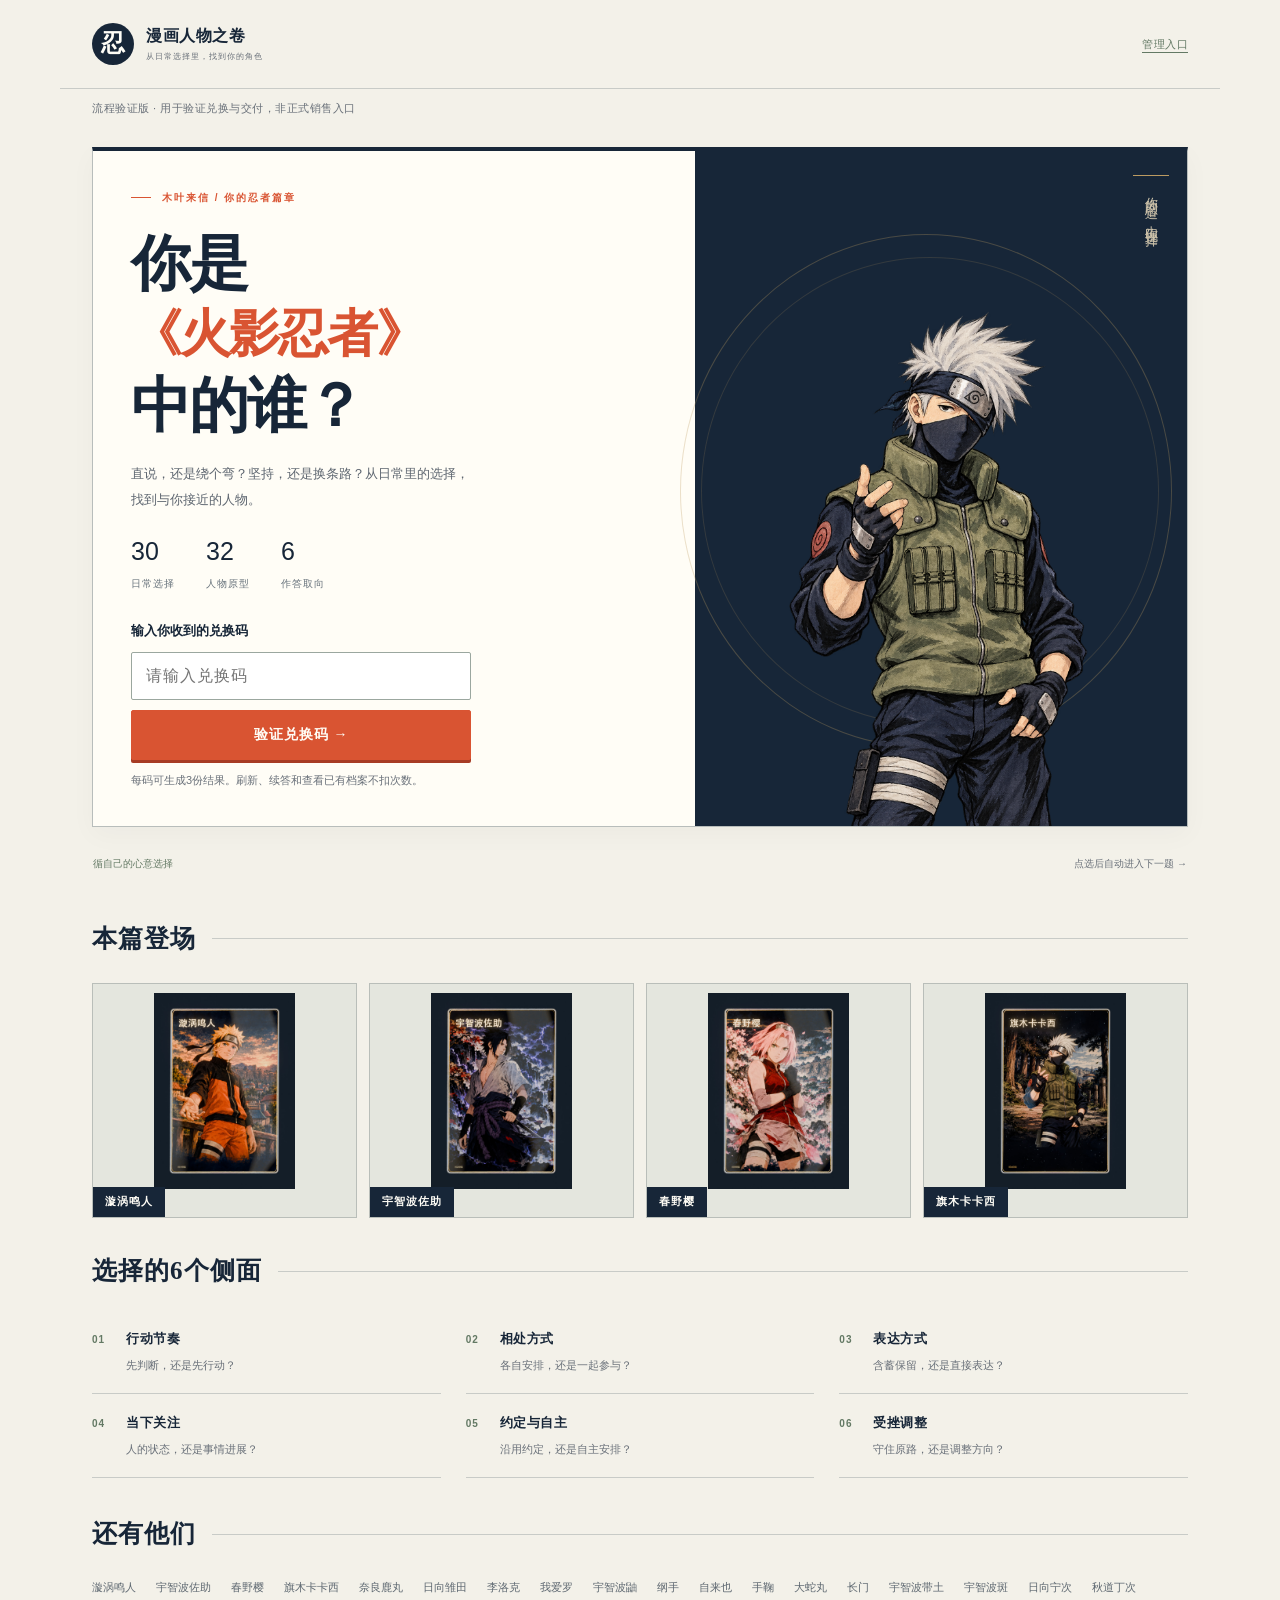
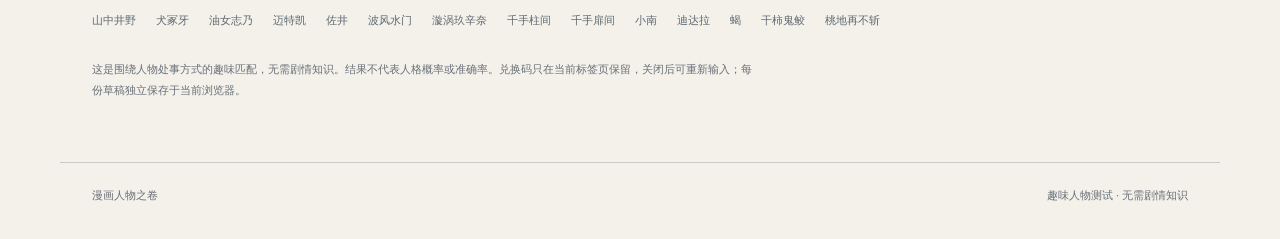
==== index.html @ 9c1fa609 "Publish verification frontend without private scoring data" ====
<!doctype html>
<html lang="zh-CN">
<head>
  <meta charset="utf-8">
  <meta name="viewport" content="width=device-width,initial-scale=1">
  <meta name="theme-color" content="#f3f1e9">
  <meta name="referrer" content="no-referrer">
  <title>你是《火影忍者》中的谁？</title>
  <link rel="stylesheet" href="styles.css">
  <link rel="stylesheet" href="manga.css">
  <link rel="stylesheet" href="ninja.css">
  <link rel="stylesheet" href="ninja-motion.css">
  <link rel="stylesheet" href="delivery.css">
</head>
<body data-style="manga" data-theme="ninja">
  <header class="site-header"><a class="brand" href="index.html"><span class="brand-mark">忍</span><span>漫画人物之卷<span class="brand-sub">从日常选择里，找到你的角色</span></span></a><a class="text-link admin-link" href="admin.html">管理入口</a></header>
  <div class="delivery-preview">流程验证版 · 用于验证兑换与交付，非正式销售入口</div>
  <main id="app" class="app-shell" aria-live="polite"><div class="loading"><span class="seal">忍</span><p>正在展开你的卷轴…</p></div></main>
  <footer class="site-footer">漫画人物之卷<span>趣味人物测试 · 无需剧情知识</span></footer>
  <script type="module" src="app.js"></script>
</body>
</html>
---- styles.css ----
@charset "UTF-8";
:root{--paper:#f4efe5;--surface:#fffaf1;--ink:#252820;--muted:#777970;--accent:#d95626;--line:#d9d1c0;--soft:#eee5d6;--serif:"Songti SC","STSong",serif;--sans:"PingFang SC","Microsoft YaHei",sans-serif;--radius:5px}
*{box-sizing:border-box}body{margin:0;background:var(--paper);color:var(--ink);font-family:var(--sans);line-height:1.7}button,a{-webkit-tap-highlight-color:transparent}button,input{font:inherit}button{cursor:pointer}button:disabled{cursor:default;opacity:.42}a{color:inherit}button:focus-visible,a:focus-visible,summary:focus-visible{outline:3px solid var(--accent);outline-offset:4px}body[data-style="archive"]{background-image:radial-gradient(#79705215 .65px,transparent .65px);background-size:5px 5px}
body[data-style="modern"]{--paper:#f0f5f3;--surface:#fff;--ink:#163932;--muted:#647d75;--accent:#286f5a;--line:#dce8e2;--soft:#e4eee9;--radius:20px;background-image:radial-gradient(ellipse at 90% 0,#d9e7df 0,transparent 50%)}
body[data-style="manga"]{--paper:#faf8f2;--surface:#fffdf6;--ink:#151515;--muted:#69655d;--accent:#ed5d2a;--line:#202020;--soft:#f3e9d4;--radius:0px;background-image:radial-gradient(#2222 1px,transparent 1px);background-size:9px 9px}
.site-header{max-width:1140px;margin:0 auto;padding:28px 34px;display:flex;justify-content:space-between;align-items:center;border-bottom:1px solid var(--line);gap:20px}.brand{text-decoration:none;display:flex;align-items:center;gap:12px;font-size:16px;font-weight:650;line-height:1.3;letter-spacing:2px}.brand-mark{width:38px;height:38px;border:1px solid var(--ink);display:grid;place-items:center;font-family:var(--serif);font-size:24px;transform:rotate(-5deg)}.brand-sub{display:block;font-size:8px;letter-spacing:2px;font-weight:400;color:var(--muted);margin-top:5px}.text-link{font-size:12px;text-decoration:none;color:var(--muted);letter-spacing:.5px}.text-link:hover{color:var(--accent)}.app-shell{max-width:1040px;margin:0 auto;padding:48px 34px 24px;min-height:72vh}.site-footer{max-width:1040px;margin:26px auto 0;padding:28px 34px 40px;display:flex;justify-content:space-between;border-top:1px solid var(--line);font-size:11px;color:var(--muted);gap:14px}.loading{text-align:center;padding:100px 0}.eyebrow{font-size:10px;letter-spacing:3px;text-transform:uppercase;color:var(--accent);font-weight:650}.muted{color:var(--muted)}.hero{display:grid;grid-template-columns:1.1fr .9fr;align-items:center;gap:45px;min-height:430px}.hero h1{font-family:var(--serif);font-weight:700;letter-spacing:1px;font-size:60px;line-height:1.18;margin:20px 0 24px}.hero h1 em{font-style:normal;color:var(--accent)}.hero .intro{font-size:15px;color:var(--muted);max-width:380px;line-height:1.95}.meta-row{display:flex;gap:24px;margin:28px 0 32px}.meta-item strong{display:block;font-size:24px;font-weight:500;line-height:1.3}.meta-item span{font-size:10px;color:var(--muted);letter-spacing:1px}.btn{display:inline-flex;align-items:center;justify-content:center;gap:30px;min-height:48px;border:1px solid var(--ink);background:var(--ink);color:var(--surface);padding:12px 24px;font-size:14px;text-decoration:none;border-radius:var(--radius);transition:transform .16s,background .16s}.btn:hover{background:var(--accent);border-color:var(--accent)}.btn:active{transform:translateY(1px)}.btn.secondary{background:transparent;color:var(--ink);border-color:var(--line);gap:12px}.btn.secondary:hover{border-color:var(--accent)}.btn.small{min-height:38px;font-size:12px;padding:8px 16px;gap:14px}.start-note{font-size:10px;color:var(--muted);margin:12px 0}.hero-art{position:relative;min-height:385px;display:flex;align-items:center;justify-content:center}.art-orbit{position:absolute;width:330px;height:330px;border:1px solid var(--line);border-radius:50%}.art-orbit:after{content:"";position:absolute;inset:22px;border:1px dashed var(--line);border-radius:50%}.art-label{position:absolute;font-size:9px;color:var(--muted);letter-spacing:3px;bottom:1px;left:50%;transform:translateX(-50%);white-space:nowrap}.archive-card{position:relative;width:260px;height:324px;background:var(--surface);border:1px solid var(--line);padding:24px;transform:rotate(-8deg);box-shadow:8px 13px 0 #26261a09;display:flex;flex-direction:column;justify-content:space-between}.archive-card:before{content:"";position:absolute;inset:10px;border:1px solid var(--line);pointer-events:none}.card-number{font-size:8px;letter-spacing:2px;display:flex;justify-content:space-between}.archive-glyph{font-family:var(--serif);font-size:130px;line-height:1;text-align:center;color:var(--ink);margin:12px 0 0}.card-name{font-family:var(--serif);font-size:24px;text-align:center;letter-spacing:5px}.card-line{width:55px;margin:14px auto 0;height:2px;background:var(--accent)}.stamp{position:absolute;bottom:40px;right:-23px;font-family:var(--serif);font-size:25px;line-height:1.15;color:var(--accent);border:2px solid var(--accent);padding:8px;transform:rotate(15deg);background:var(--paper);opacity:.9}.card-annotation{position:absolute;right:-20px;top:46px;writing-mode:vertical-rl;font-size:10px;letter-spacing:3px;color:var(--muted)}.ribbon{display:flex;justify-content:space-between;border-top:1px solid var(--line);border-bottom:1px solid var(--line);padding:13px 0;margin:30px 0 42px;font-size:10px;color:var(--muted);letter-spacing:1px;gap:16px}.section-label{font-size:10px;letter-spacing:3px;color:var(--muted);display:flex;align-items:center;gap:16px;margin-bottom:18px}.section-label:after{content:"";height:1px;background:var(--line);flex:1}.themes-grid{display:grid;grid-template-columns:repeat(4,1fr);gap:12px}.theme-card{border:1px solid var(--line);padding:20px 17px;background:var(--surface);border-radius:var(--radius)}.theme-card span{font-size:9px;color:var(--accent);letter-spacing:1px}.theme-card h3{font-size:13px;margin:10px 0 7px;font-weight:600}.theme-card p{font-size:11px;color:var(--muted);margin:0;line-height:1.75}.roster{margin-top:38px}.roster-chips{display:flex;gap:8px;flex-wrap:wrap}.roster-chips span{border:1px solid var(--line);font-size:11px;padding:5px 11px;background:var(--surface);border-radius:var(--radius)}.home-notes{font-size:11px;color:var(--muted);margin-top:24px;max-width:600px}.quiz-container{max-width:640px;margin:0 auto}.quiz-top{display:flex;justify-content:space-between;font-size:10px;letter-spacing:1px;margin-bottom:12px;color:var(--muted)}.progress-track{height:3px;background:var(--line);margin-bottom:42px}.progress-track i{display:block;background:var(--accent);height:100%;transition:width .2s}.question-index{color:var(--accent);font-family:var(--serif);font-size:48px;line-height:1;margin:0 0 17px}.quiz-container h1{font-family:var(--serif);font-size:29px;line-height:1.55;margin:0 0 18px;letter-spacing:.6px}.question-context{font-size:14px;line-height:1.9;color:var(--muted);margin-bottom:28px}.options{display:grid;gap:11px}.option{display:flex;align-items:flex-start;gap:18px;text-align:left;width:100%;border:1px solid var(--line);border-radius:var(--radius);padding:20px;background:var(--surface);color:var(--ink);font-size:13px;line-height:1.9;transition:border-color .15s,background .15s}.option:hover{border-color:var(--accent)}.option[aria-pressed="true"]{border-color:var(--accent);background:var(--soft);box-shadow:inset 3px 0 var(--accent)}.option-letter{font-size:11px;color:var(--muted);font-family:Georgia,serif;width:22px;flex-shrink:0;padding-top:2px}.option[aria-pressed="true"] .option-letter{color:var(--accent)}.quiz-nav{display:flex;justify-content:space-between;margin-top:28px;gap:15px}.quiz-hint{font-size:10px;text-align:center;color:var(--muted);margin-top:22px}.notice{padding:12px 16px;border:1px solid var(--line);background:var(--soft);font-size:12px;margin:0 0 24px;border-radius:var(--radius)}.result-container{max-width:800px;margin:0 auto}.result-heading{text-align:center;margin-bottom:24px}.result-heading h1{font-family:var(--serif);font-size:32px;line-height:1.45;margin:12px 0}.result-heading p{font-size:12px;color:var(--muted)}.result-cards{display:grid;grid-template-columns:repeat(auto-fit,minmax(250px,1fr));gap:18px}.result-card{position:relative;overflow:hidden;background:var(--surface);border:1px solid var(--line);padding:32px;border-radius:var(--radius);min-height:270px}.result-card:before{content:"";position:absolute;left:0;top:0;width:100%;height:4px;background:var(--accent)}.result-name{font-family:var(--serif);font-size:40px;line-height:1.4;margin:30px 0 4px;position:relative}.result-epithet{font-size:12px;color:var(--muted);letter-spacing:2px;position:relative}.result-glyph{position:absolute;right:20px;top:45px;font-family:var(--serif);font-size:145px;line-height:1;color:var(--soft);pointer-events:none}.tags{display:flex;gap:6px;flex-wrap:wrap;margin-top:22px;position:relative}.tag{font-size:10px;border:1px solid var(--line);padding:4px 9px;border-radius:var(--radius)}.result-snapshot{font-size:13px;line-height:1.9;position:relative}.result-actions{display:flex;justify-content:center;gap:12px;flex-wrap:wrap;margin:23px 0 30px}.result-note{text-align:center;font-size:11px;color:var(--muted);margin:22px auto;max-width:620px}.close-candidates{font-size:12px;background:var(--soft);padding:14px 18px;margin:20px 0;border-radius:var(--radius)}.report{border-top:1px solid var(--line);margin-top:36px;padding-top:30px}.report-title{display:flex;justify-content:space-between;align-items:baseline;gap:15px;margin:0 0 20px}.report-title h2{font-family:var(--serif);font-size:26px;margin:0}.report-title span{font-size:9px;color:var(--muted);letter-spacing:2px}.report-block{margin:26px 0}.report-block h3{font-size:13px;color:var(--accent);margin:0 0 12px;font-weight:650;letter-spacing:1px}.report-block p,.report-block li{font-size:13px;line-height:1.95}.report-block ul{padding-left:20px}.evidence-grid{display:grid;gap:12px}.evidence-card{background:var(--surface);border:1px solid var(--line);border-radius:var(--radius);padding:18px 20px}.evidence-card small{font-size:10px;color:var(--accent);letter-spacing:1px}.evidence-card p{font-size:12px;margin:9px 0}.evidence-card blockquote{font-size:12px;line-height:1.8;color:var(--muted);border-left:2px solid var(--accent);margin:12px 0 0;padding-left:13px}.comparison-grid{display:grid;grid-template-columns:1fr 1fr;gap:16px}.comparison-box{background:var(--surface);border:1px solid var(--line);border-radius:var(--radius);padding:22px}.comparison-box h3{font-size:13px;margin:0 0 12px}.comparison-box ul{font-size:12px;margin:0;padding-left:17px;line-height:1.95}.topic-summary{display:grid;grid-template-columns:repeat(2,1fr);gap:9px}.topic-match{display:flex;justify-content:space-between;padding:10px 13px;border:1px solid var(--line);border-radius:var(--radius);font-size:11px;gap:10px}.topic-match span{color:var(--muted)}.fine-print{font-size:10px!important;color:var(--muted)}.error-card{border:1px solid var(--line);padding:32px;max-width:600px;margin:60px auto;background:var(--surface)}.error-card h1{font-family:var(--serif);font-size:27px}.error-card p{font-size:13px;color:var(--muted)}.status-text{text-align:center;color:var(--accent);font-size:12px;min-height:22px}.reset-box{display:none;text-align:center;background:var(--soft);padding:20px;border:1px solid var(--line);margin:20px 0}.reset-box.show{display:block}.reset-box p{font-size:13px}.style-menu{display:flex;gap:8px;justify-content:center;flex-wrap:wrap;margin-top:16px}.style-menu button{border:1px solid var(--line);background:var(--surface);color:var(--muted);font-size:10px;border-radius:var(--radius);padding:6px 12px}.style-menu button[aria-pressed="true"]{border-color:var(--accent);color:var(--accent)}
body[data-style="modern"] .hero h1,body[data-style="modern"] .quiz-container h1,body[data-style="modern"] .result-heading h1,body[data-style="modern"] .result-name,body[data-style="modern"] .report-title h2{font-family:var(--sans);letter-spacing:-1px}body[data-style="modern"] .hero h1{font-size:55px}body[data-style="modern"] .brand-mark{border-radius:12px;transform:none;color:var(--accent);border-color:var(--line)}body[data-style="modern"] .archive-card{border-radius:26px;transform:rotate(5deg);box-shadow:0 25px 60px #1d4e3520;background:linear-gradient(150deg,#fff,#e0ece4);border:0}body[data-style="modern"] .archive-card:before{border:0}body[data-style="modern"] .stamp{border-radius:50%;font-size:18px;padding:13px;transform:rotate(-5deg)}body[data-style="modern"] .ribbon{border:0;background:var(--soft);border-radius:20px;padding:16px 20px}body[data-style="modern"] .theme-card{border:0}body[data-style="modern"] .btn{background:var(--accent);border-color:var(--accent)}body[data-style="modern"] .btn.secondary{background:transparent;border-color:var(--line);color:var(--ink)}body[data-style="modern"] .option[aria-pressed="true"]{box-shadow:none;background:#e8f1eb}body[data-style="modern"] .progress-track{border-radius:20px;height:5px}body[data-style="modern"] .progress-track i{border-radius:20px}body[data-style="modern"] .question-index{font-family:var(--sans);font-size:34px}body[data-style="modern"] .result-card{box-shadow:0 16px 35px #244c3010;border:0}body[data-style="modern"] .result-card:before{height:0}
body[data-style="manga"] .site-header{border-bottom:2px solid var(--ink)}body[data-style="manga"] .hero h1{font-family:var(--sans);font-weight:900;font-size:58px;letter-spacing:-2px;line-height:1.12;transform:rotate(-2deg)}body[data-style="manga"] .hero h1 em{background:var(--accent);color:var(--surface);padding:0 8px}body[data-style="manga"] .archive-card{transform:rotate(-5deg);border:3px solid var(--ink);box-shadow:10px 10px 0 var(--ink);background:linear-gradient(135deg,#fffbf0 60%,#f4dcc2)}body[data-style="manga"] .archive-glyph{font-family:var(--sans);font-weight:900}body[data-style="manga"] .stamp{background:var(--accent);color:var(--surface);border:2px solid var(--ink);font-weight:900;transform:rotate(9deg);font-family:var(--sans)}body[data-style="manga"] .ribbon{border:2px solid var(--ink);background:var(--ink);color:var(--surface);padding:13px 18px;transform:rotate(.5deg)}body[data-style="manga"] .btn{border:2px solid var(--ink);box-shadow:4px 4px 0 var(--accent);font-weight:700}body[data-style="manga"] .theme-card{border:2px solid var(--ink);box-shadow:3px 3px 0 #1e1e1e16}body[data-style="manga"] .question-index{background:var(--accent);color:white;display:inline-block;padding:9px 16px;font-family:var(--sans);font-weight:900;transform:rotate(-4deg);font-size:32px;border:2px solid var(--ink)}body[data-style="manga"] .quiz-container h1{font-family:var(--sans);font-size:29px;font-weight:850}body[data-style="manga"] .option{border:2px solid var(--ink);box-shadow:3px 3px 0 #2221}body[data-style="manga"] .option[aria-pressed="true"]{background:#ffe6ce;border-color:var(--ink);box-shadow:4px 4px 0 var(--accent)}body[data-style="manga"] .result-card{border:2px solid var(--ink);box-shadow:5px 5px 0 var(--ink)}body[data-style="manga"] .result-name{font-family:var(--sans);font-weight:900}body[data-style="manga"] .result-glyph{font-family:var(--sans);font-weight:900;color:#ed5d2a19}body[data-style="manga"] .tag{border:1px solid var(--ink);background:var(--surface)}
@media(max-width:720px){.site-header{padding:19px 22px}.brand{font-size:14px;letter-spacing:1px}.brand-sub{font-size:7px}.site-header>.text-link{font-size:10px}.app-shell{padding:30px 22px 20px}.hero{display:flex;flex-direction:column;gap:10px;align-items:stretch}.hero h1{font-size:42px;margin:17px 0 18px}.hero .intro{font-size:13px}.hero-art{min-height:310px;order:-1;margin:-5px 0 5px}.archive-card{width:200px;height:246px;padding:20px}.archive-glyph{font-size:96px;margin:7px 0}.card-name{font-size:20px}.art-orbit{width:275px;height:275px}.stamp{font-size:19px;right:-20px;bottom:32px}.card-annotation{right:-24px;top:45px;font-size:8px}.meta-row{margin:24px 0 27px;gap:32px}.meta-item strong{font-size:22px}.hero .btn{width:100%;justify-content:space-between}.ribbon{font-size:9px;margin:25px 0 32px;gap:9px;flex-wrap:wrap}.themes-grid{grid-template-columns:1fr 1fr;gap:9px}.theme-card{padding:15px 13px}.theme-card p{font-size:10px}.site-footer{padding:22px;display:block;font-size:9px}.site-footer span{display:block;margin-top:7px}.quiz-top{font-size:9px}.progress-track{margin-bottom:30px}.question-index{font-size:38px}.quiz-container h1{font-size:25px}.question-context{font-size:13px;margin-bottom:23px}.option{padding:16px 15px;gap:13px;font-size:12px}.quiz-nav .btn{font-size:12px;padding:12px 18px;gap:15px}.result-heading h1{font-size:26px}.result-heading p{font-size:11px}.result-card{padding:26px}.result-name{font-size:36px}.result-actions .btn{font-size:11px;padding:10px 15px;gap:10px}.comparison-grid{grid-template-columns:1fr}.topic-summary{grid-template-columns:1fr}.report-title h2{font-size:23px}.report-title span{font-size:8px}.result-cards{grid-template-columns:1fr}.result-snapshot{font-size:12px}body[data-style="modern"] .hero h1{font-size:40px}body[data-style="manga"] .hero h1{font-size:42px}body[data-style="manga"] .quiz-container h1{font-size:25px}}
.brand-sub{letter-spacing:.6px}.has-holo{background:transparent!important;border:0!important;box-shadow:none!important;padding:0!important}.has-holo:before{display:none}.has-holo .result-name{margin:18px 0 0}.has-holo .tags{margin-top:12px}.has-holo .result-snapshot{max-width:650px}.hero-illustration{width:100%;max-height:460px;object-fit:contain;position:relative;filter:drop-shadow(7px 9px 0 #17171410)}body[data-style="manga"]{background-image:none}body[data-style="manga"] .hero h1{transform:none}body[data-style="manga"] .brand-mark{border-width:2px;transform:rotate(-3deg)}body[data-style="manga"] .themes-grid{grid-template-columns:1fr 1fr;gap:0 30px}body[data-style="manga"] .theme-card{border:0;border-bottom:1px solid #29261e33;box-shadow:none;padding:21px 0;background:transparent;display:grid;grid-template-columns:27px 1fr;column-gap:12px}body[data-style="manga"] .theme-card>span{grid-row:1/3;font-size:12px;padding-top:8px}body[data-style="manga"] .theme-card h3{margin:3px 0 5px}body[data-style="manga"] .theme-card p{font-size:11px}body[data-style="manga"] .ribbon{transform:none;background:transparent;color:var(--muted);border:0;border-top:2px solid var(--ink);border-bottom:1px solid var(--ink);padding:15px 0;letter-spacing:0}body[data-style="manga"] .roster-chips span{border:0;border-bottom:1px solid #27271e28;padding:8px 15px 8px 0;min-width:90px;background:transparent}body[data-style="manga"] .result-heading{text-align:left;border-bottom:3px solid var(--ink);padding-bottom:18px;margin-bottom:28px}body[data-style="manga"] .result-heading h1{font-family:var(--sans);font-weight:850;font-size:36px;letter-spacing:-.8px;max-width:700px;line-height:1.5}body[data-style="manga"] .report-title h2{font-family:var(--sans);font-weight:750}body[data-style="manga"] .report-block{margin:32px 0}body[data-style="manga"] .evidence-card{background:#fffdf6;border:0;border-left:3px solid var(--ink);border-bottom:1px solid #29261e26;padding:16px 20px}body[data-style="manga"] .comparison-box{border:0;border-top:2px solid var(--ink);padding:20px 0;background:transparent}body[data-style="manga"] .result-snapshot{font-size:14px;line-height:2}body[data-style="manga"] .report-block p{line-height:2.05}.sample-link{display:inline-block;margin-top:18px;font-size:12px;text-decoration:none;border-bottom:1px solid var(--ink)}@media(max-width:720px){.hero-illustration{max-height:330px}body[data-style="manga"] .result-heading h1{font-size:27px;letter-spacing:0}body[data-style="manga"] .theme-card{padding:16px 0;grid-template-columns:20px 1fr;column-gap:8px}body[data-style="manga"] .themes-grid{column-gap:18px}body[data-style="manga"] .theme-card p{font-size:10px}body[data-style="manga"] .result-snapshot{font-size:13px}}
@media(prefers-reduced-motion:reduce){*{transition:none!important;scroll-behavior:auto!important}}
:root .hero-illustration{margin:0;gap:15px;filter:none;align-items:flex-end}.hero-illustration img{width:78%;height:430px;object-fit:contain;filter:drop-shadow(7px 9px 0 #17171410)}.hero-illustration figcaption{writing-mode:vertical-rl;font-size:11px;letter-spacing:2px;line-height:2.2;color:var(--muted);padding-bottom:40px}@media(max-width:720px){.hero-illustration img{height:285px}.hero-illustration figcaption{font-size:10px;padding-bottom:20px}}
.trial-notice{font-size:12px;line-height:1.9;border-bottom:1px solid var(--line);padding-bottom:18px;margin:0 0 28px;color:var(--muted)}.trial-notice a{display:block;width:fit-content;color:var(--ink);margin-top:7px;text-decoration:none;border-bottom:1px solid var(--ink)}.choice-reading{font-size:11px!important;color:var(--muted)}
.headline-phrase{display:inline-block;max-width:100%}
.candidate-list{display:grid;gap:0;border-top:2px solid var(--ink);margin-top:24px}.candidate-button{display:grid;grid-template-columns:125px 1fr;align-items:center;gap:14px;padding:20px 14px;text-align:left;background:transparent;border:0;border-bottom:1px solid var(--line);color:var(--ink)}.candidate-button strong{font-size:16px}.candidate-button span{font-size:12px;color:var(--muted)}.candidate-button:hover,.candidate-button[aria-pressed="true"]{background:var(--soft)}.candidate-button[aria-pressed="true"]{border-left:4px solid var(--accent);padding-left:10px}.candidate-epithet{font-size:28px;line-height:1.6;margin:35px 0 8px}.candidate-prompt,.uncertainty-note{font-size:12px;line-height:2;color:var(--muted);margin:25px 0}.chosen-comparison .result-card{margin-top:24px}.result-note a{display:block;margin-top:10px}@media(max-width:720px){.candidate-button{grid-template-columns:90px 1fr;padding:18px 8px;gap:8px}.candidate-button strong{font-size:14px}.candidate-button span{font-size:11px}.candidate-button[aria-pressed="true"]{padding-left:4px}.candidate-epithet{font-size:23px}}
.export-preview{display:block;max-width:100%;width:300px;height:auto;margin:15px 0 30px;border:1px solid var(--line)}

.holo-animation{display:block;max-width:360px;margin:20px auto 0;background:#fff}.holo-animation img{display:block;width:100%;height:auto}.card-download{font-size:11px;text-align:center;margin:12px 0 20px}.card-download a{text-decoration:none;border-bottom:1px solid var(--line);padding-bottom:3px}
.radar-figure{margin:16px 0}.radar-layout{display:grid;grid-template-columns:minmax(0,360px) minmax(0,1fr);align-items:center;gap:24px}.radar-figure svg{display:block;width:100%;height:auto;color:var(--ink)}.radar-grid{fill:none;stroke:currentColor;opacity:.18}.radar-shape{fill:var(--accent);fill-opacity:.2;stroke:var(--accent);stroke-width:2}.radar-point{fill:var(--accent)}.radar-labels{font:12px var(--sans);fill:var(--ink)}.radar-legend{display:grid;gap:12px;min-width:0}.radar-axis strong{font-size:11px;font-weight:600}.radar-ends{display:flex;justify-content:space-between;gap:8px;font-size:11px;color:var(--muted)}.radar-scale{height:3px;background:var(--line);margin:7px 4px 1px;position:relative}.radar-scale i{position:absolute;left:var(--radar-position);top:50%;width:7px;height:7px;background:var(--accent);border-radius:50%;transform:translate(-50%,-50%)}.radar-axis small,.radar-figure figcaption{font-size:11px;line-height:1.8;color:var(--muted)}.radar-figure figcaption{margin-top:18px}.choice-radar .report-title{flex-wrap:wrap;gap:8px}.choice-radar .report-title span{letter-spacing:0}@media(max-width:720px){.radar-layout{grid-template-columns:minmax(0,1fr);gap:2px}.radar-figure svg{max-width:360px;margin:auto}.radar-legend{grid-template-columns:repeat(2,minmax(0,1fr));gap:15px 20px}.radar-ends{font-size:10px;gap:3px}.radar-axis strong{font-size:11px}.radar-figure figcaption{font-size:10px}}

.character-quote{margin:24px 0 4px;padding:16px 0;border-top:1px solid var(--line);font-size:19px;font-weight:650;line-height:1.8}.character-quote footer{font-size:10px;color:var(--muted);font-weight:400;margin-top:10px}.character-quote a{color:inherit}.result-cards .result-epithet{font-size:17px;letter-spacing:0;line-height:1.8;color:var(--ink);max-width:35em}.close-candidates summary,.report-block summary{cursor:pointer;font-size:13px}.close-candidates details{margin:15px 0}.result-card:has(.character-quote){min-width:0}

.result-poster-layout{border:2px solid var(--ink);border-top:6px solid var(--accent);background:var(--surface);padding:30px 38px 34px;text-align:center}
.poster-heading{font-size:28px;line-height:1.5;margin:14px 0 26px;letter-spacing:0}
.result-poster-layout .holo-animation{margin:0 auto 24px;max-width:300px}
.result-poster-layout .result-name{font-family:var(--sans);font-size:44px;font-weight:850;line-height:1.4;margin:5px 0 20px}
.character-label{font-size:13px;color:var(--accent);font-weight:600;letter-spacing:1px;margin:20px 0 5px}
.character-traits{display:flex;justify-content:center;flex-wrap:wrap;gap:8px;margin:16px 0 23px}
.character-traits>span{display:inline-block;border:1px solid var(--ink);padding:5px 12px;font-size:12px;line-height:1.5;background:var(--surface)}
.match-count{display:inline-flex;align-items:baseline;justify-content:center;gap:5px;margin:0 auto 23px;padding:8px 19px;background:var(--ink);color:var(--surface);font-size:13px;line-height:1.6}
.match-count strong{font-size:28px;line-height:1.3;font-weight:750}.match-count small{font-size:11px}
.result-core-trait{font-size:18px;line-height:1.8;font-weight:650;margin:0 auto 22px;max-width:34em}
.result-conclusion{font-size:14px;line-height:2.05;max-width:620px;margin:0 auto;padding-top:22px;border-top:1px solid var(--line);text-align:left}
.character-text-card{width:300px;max-width:100%;min-height:240px;border:2px solid var(--ink);border-top:6px solid var(--accent);margin:0 auto 24px;display:flex;flex-direction:column;align-items:center;justify-content:center;gap:30px;padding:22px;background:var(--paper)}
.character-text-card>strong{font-size:27px;line-height:1.5}.character-text-card>span{font-size:11px;color:var(--muted)}
.nearby-list{display:grid;gap:0;padding:0;margin:18px 0 0;list-style:none;border-top:2px solid var(--ink)}
.nearby-item{display:flex;align-items:center;justify-content:space-between;gap:14px;padding:16px 0;border-bottom:1px solid var(--line);font-size:13px;min-width:0}
.nearby-item strong{font-size:14px}.nearby-rank{font-size:11px;color:var(--accent);min-width:22px}.nearby-count{font-size:12px;color:var(--muted);white-space:nowrap}.nearby-name{flex:1}
.status-text .export-preview{margin-left:auto;margin-right:auto}
@media(max-width:720px){.result-poster-layout{padding:24px 18px 26px}.poster-heading{font-size:22px;margin-bottom:22px}.result-poster-layout .result-name{font-size:34px;margin-bottom:16px}.character-label{font-size:12px}.character-traits{gap:6px;margin:15px 0 20px}.character-traits>span{font-size:11px;padding:5px 10px}.match-count{font-size:12px;margin-bottom:20px}.match-count strong{font-size:25px}.result-core-trait{font-size:16px}.result-conclusion{font-size:13px;padding-top:20px}.nearby-item{gap:9px;font-size:12px}.nearby-item strong{font-size:13px}}

.nearby-name h3{font-size:15px;margin:0 0 3px}.nearby-name p{font-size:11px;color:var(--muted);margin:0}.nearby-count small{display:block;text-align:right;color:var(--accent);font-size:10px}.nearby-count strong{font-size:12px}@media(max-width:720px){.nearby-name h3{font-size:13px}.nearby-count strong{font-size:10px}}

.choice-preview{max-width:620px;margin:0 auto 22px;padding:15px 18px;border-left:3px solid var(--accent);background:var(--paper);text-align:left}
.choice-preview small{font-size:10px;color:var(--muted)}.choice-preview blockquote{font-size:13px;font-weight:600;line-height:1.9;margin:8px 0}.choice-preview p{font-size:12px;line-height:1.9;margin:8px 0;color:var(--muted)}.choice-preview a{font-size:11px;color:var(--accent);text-decoration:none;border-bottom:1px solid currentColor}
---- manga.css ----
@charset "UTF-8";

/* Comic review direction, used by the standalone design preview. */
body[data-style="manga"] {
  --paper: #f4f0e6;
  --surface: #fffdf7;
  --ink: #1b1b19;
  --muted: #726d63;
  --accent: #dc4828;
  --soft: #f3dfcc;
  --line: #c9c2b4;
  background-color: var(--paper);
  background-image: linear-gradient(var(--paper), var(--paper)), radial-gradient(#1b1b1933 .65px, transparent .85px);
  background-size: min(1160px, calc(100% - 16px)) 100%, 6px 6px;
  background-position: center top, left top;
  background-repeat: no-repeat, repeat;
  color: var(--ink);
}
body[data-style="manga"] .site-header { max-width: 1160px; padding: 24px 32px 19px; border-bottom: 3px solid var(--ink); }
body[data-style="manga"] .brand { font-weight: 850; letter-spacing: 1px; }
body[data-style="manga"] .brand-mark { width: 40px; height: 40px; background: var(--ink); color: var(--surface); border: 0; transform: none; }
body[data-style="manga"] .brand-sub { letter-spacing: 1px; }
body[data-style="manga"] .app-shell { max-width: 1160px; padding: 32px 32px 24px; }
body[data-style="manga"] .site-footer { max-width: 1160px; padding: 23px 32px 34px; border-top: 1px solid var(--ink); }
body[data-style="manga"] .eyebrow { color: var(--accent); font-size: 10px; letter-spacing: 2px; font-weight: 750; }
body[data-style="manga"] .btn { min-height: 49px; padding: 12px 25px; border: 2px solid var(--ink); box-shadow: 3px 3px 0 var(--accent); font-weight: 750; transition: transform .15s, background .15s, box-shadow .15s; }
body[data-style="manga"] .btn:hover { background: var(--accent); border-color: var(--ink); box-shadow: 3px 3px 0 var(--ink); }
body[data-style="manga"] .btn:active { transform: translate(2px, 2px); box-shadow: 1px 1px 0 var(--ink); }
body[data-style="manga"] .btn.secondary { background: var(--surface); color: var(--ink); box-shadow: none; }
body[data-style="manga"] .btn.secondary:hover { background: var(--soft); }
body[data-style="manga"] .btn.small { min-height: 40px; padding: 8px 15px; }
body[data-style="manga"] .btn:disabled { box-shadow: none; }

/* Cover: one large illustration panel, with the opening action in the copy. */
body[data-style="manga"] .comic-cover { position: relative; isolation: isolate; overflow: hidden; display: grid; grid-template-columns: 1.1fr .9fr; align-items: stretch; gap: 0; min-height: 560px; background: var(--surface); border: 2px solid var(--ink); }
body[data-style="manga"] .hero-copy { position: relative; z-index: 2; padding: 41px 0 34px 38px; }
body[data-style="manga"] .comic-cover .eyebrow { margin: 0 0 21px; }
body[data-style="manga"] .comic-cover h1 { position: relative; margin: 0 0 21px; font-family: var(--sans); font-size: clamp(42px, 4.3vw, 61px); line-height: 1.12; font-weight: 900; letter-spacing: -2px; transform: none; }
body[data-style="manga"] .comic-cover h1 > span,
body[data-style="manga"] .comic-cover h1 > em { display: block; width: fit-content; }
body[data-style="manga"] .comic-cover h1 > em { margin: 7px 0; padding: 4px 8px 7px; background: var(--ink); color: var(--surface); font-size: .82em; letter-spacing: -1px; transform: rotate(-2deg); }
body[data-style="manga"] .comic-cover .intro { max-width: 25em; margin: 0; color: #5a554d; font-size: 13px; line-height: 1.9; }
body[data-style="manga"] .comic-cover .meta-row { margin: 23px 0 22px; gap: 30px; }
body[data-style="manga"] .meta-item strong { font-size: 23px; font-weight: 800; }
body[data-style="manga"] .meta-item span { font-size: 10px; }
body[data-style="manga"] .hero-start .btn { min-width: 220px; justify-content: space-between; }
body[data-style="manga"] .hero-start .start-note { margin: 11px 0 0; }
body[data-style="manga"] .comic-cover .hero-art { z-index: 1; position: relative; order: initial; min-height: 0; max-height: none; margin: 0; padding: 35px 16px 0 0; display: flex; align-items: flex-end; justify-content: center; gap: 0; background: transparent; }
body[data-style="manga"] .comic-cover .hero-art::before { content: ""; position: absolute; z-index: -1; inset: 44px -40px 44px 0; background: radial-gradient(#1b1b1955 .65px, transparent .85px) 0 0 / 5px 5px, #f1e5d1; clip-path: polygon(20% 0, 100% 0, 100% 100%, 0 100%); }
body[data-style="manga"] .comic-cover .hero-art::after { content: ""; position: absolute; z-index: -1; top: 52px; bottom: 52px; left: 26px; width: 3px; background: var(--ink); transform: rotate(8deg); }
body[data-style="manga"] .comic-cover .hero-art img { display: block; width: 100%; max-width: 440px; height: 510px; object-fit: contain; object-position: center bottom; filter: none; }
body[data-style="manga"] .comic-cover .hero-art figcaption { position: absolute; right: 15px; top: 26px; padding: 9px 5px; color: var(--ink); background: var(--surface); font-size: 10px; writing-mode: vertical-rl; letter-spacing: 2px; line-height: 1.7; }
body[data-style="manga"] .ribbon { margin: 16px 0 37px; padding: 12px 2px; border: 0; border-bottom: 1px solid var(--ink); background: transparent; transform: none; color: var(--muted); font-size: 10px; letter-spacing: 0; }
body[data-style="manga"] .home-section-title { display: flex; align-items: center; gap: 16px; margin: 0 0 18px; font-size: 20px; font-weight: 850; letter-spacing: -.4px; }
body[data-style="manga"] .home-section-title::after { content: ""; flex: 1; height: 3px; background: var(--ink); }
body[data-style="manga"] .themes-grid { grid-template-columns: repeat(3, minmax(0, 1fr)); gap: 0 25px; }
body[data-style="manga"] .theme-card { display: grid; grid-template-columns: 25px minmax(0, 1fr); gap: 0 9px; padding: 18px 0; border: 0; border-bottom: 1px solid var(--line); background: transparent; box-shadow: none; }
body[data-style="manga"] .theme-card > span { grid-row: 1 / 3; padding-top: 3px; font-size: 10px; font-weight: 750; }
body[data-style="manga"] .theme-card h3 { margin: 0 0 6px; font-size: 13px; }
body[data-style="manga"] .theme-card p { font-size: 11px; }
body[data-style="manga"] .cast-strip { display: grid; grid-template-columns: repeat(4, minmax(0, 1fr)); gap: 9px; margin: 31px 0 27px; }
body[data-style="manga"] .cast-panel { position: relative; min-width: 0; height: 235px; padding: 9px 9px 27px; overflow: hidden; border: 2px solid var(--ink); background: radial-gradient(#1b1b1922 .65px, transparent .85px) 0 0 / 5px 5px, #e9dfce; }
body[data-style="manga"] .cast-panel img { display: block; width: 100%; height: 100%; object-fit: contain; object-position: center; }
body[data-style="manga"] .cast-panel span { position: absolute; bottom: 0; left: 0; padding: 5px 12px 6px; background: var(--surface); border-top: 2px solid var(--ink); border-right: 2px solid var(--ink); font-size: 13px; font-weight: 800; }
body[data-style="manga"] .roster { margin-top: 35px; }
body[data-style="manga"] .roster-chips { gap: 5px 20px; }
body[data-style="manga"] .roster-chips span { min-width: 0; padding: 5px 0; border: 0; background: none; color: #57534c; font-size: 11px; }
body[data-style="manga"] .home-notes { max-width: 660px; line-height: 1.9; }

/* A question is one panel; every option has the same weight and hit area. */
body[data-style="manga"] .comic-quiz { max-width: 790px; padding-top: 14px; }
body[data-style="manga"] .quiz-top { align-items: center; margin-bottom: 13px; color: var(--ink); font-size: 11px; letter-spacing: .4px; }
body[data-style="manga"] .quiz-top > span:last-child { font-weight: 750; font-variant-numeric: tabular-nums; }
body[data-style="manga"] .progress-track { height: 5px; margin-bottom: 29px; background: #1b1b191c; }
body[data-style="manga"] .progress-track i { background: var(--accent); }
body[data-style="manga"] .question-statement { position: relative; display: grid; grid-template-columns: 75px minmax(0, 1fr); gap: 25px; align-items: center; margin-bottom: 32px; padding: 26px; border: 2px solid var(--ink); border-top-width: 3px; border-radius: 3px 15px 4px 15px; background: var(--surface); }
body[data-style="manga"] .question-statement::after { content: ""; position: absolute; bottom: -11px; left: 116px; width: 18px; height: 18px; border-right: 2px solid var(--ink); border-bottom: 2px solid var(--ink); background: var(--surface); transform: skewY(16deg) rotate(45deg); }
body[data-style="manga"] .question-index { display: flex; flex-direction: column; align-items: center; gap: 5px; margin: 0; padding: 10px 6px; border: 1px solid var(--ink); background: var(--accent); color: var(--surface); transform: none; font-family: var(--sans); box-shadow: 3px 3px 0 var(--ink); }
body[data-style="manga"] .question-index small { font-size: 10px; line-height: 1; font-weight: 500; }
body[data-style="manga"] .question-index strong { color: var(--surface); font-family: Impact, "Arial Narrow", var(--sans); font-size: 43px; line-height: 1; font-weight: 850; letter-spacing: -1px; }
body[data-style="manga"] .comic-quiz h1 { margin: 0; font-family: var(--sans); font-size: 29px; line-height: 1.65; font-weight: 850; letter-spacing: -.5px; text-wrap: pretty; }
body[data-style="manga"] .options { grid-template-columns: repeat(2, minmax(0, 1fr)); gap: 13px; }
body[data-style="manga"] .option { align-items: center; gap: 15px; min-height: 107px; padding: 20px; border: 2px solid var(--ink); border-bottom-width: 3px; background: var(--surface); box-shadow: none; color: var(--ink); font-size: 14px; line-height: 1.8; }
body[data-style="manga"] .option-letter { display: grid; place-items: center; width: 29px; height: 29px; padding: 0; border: 1px solid var(--ink); background: var(--ink); color: var(--surface); font-size: 12px; line-height: 1; font-weight: 650; }
body[data-style="manga"] .option:hover { background: #f8e9db; border-color: var(--ink); }
body[data-style="manga"] .option[aria-pressed="true"] { background: var(--ink); border-color: var(--ink); color: var(--surface); box-shadow: 3px 3px 0 var(--accent); }
body[data-style="manga"] .option[aria-pressed="true"] .option-letter { color: var(--surface); border-color: var(--accent); background: var(--accent); }
body[data-style="manga"] .quiz-nav { align-items: center; margin-top: 24px; }
body[data-style="manga"] .quiz-hint { margin-top: 24px; font-size: 11px; line-height: 1.9; }
body[data-style="manga"] .quiz-hint .text-link { font-size: 11px; }
body[data-style="manga"] .notice { border: 0; border-left: 3px solid var(--accent); background: #f5e6d5; }

/* Result: the card stays intact; typography and gutters form the comic page. */
body[data-style="manga"] .result-container { max-width: 950px; }
body[data-style="manga"] .comic-result { padding: 0; border: 2px solid var(--ink); border-top-width: 5px; background: var(--surface); text-align: left; }
body[data-style="manga"] .result-opening { position: relative; padding: 23px 29px 20px; border-bottom: 1px solid var(--ink); background: linear-gradient(115deg, transparent 76%, #eee4d255 76%); }
body[data-style="manga"] .result-opening .eyebrow { margin: 0 0 8px; font-size: 9px; }
body[data-style="manga"] .poster-heading { margin: 0; font-size: 22px; line-height: 1.6; font-weight: 700; }
body[data-style="manga"] .result-feature { display: grid; grid-template-columns: minmax(0, 300px) minmax(0, 1fr); gap: 35px; align-items: center; padding: 29px; }
body[data-style="manga"] .result-portrait { min-width: 0; padding: 13px 13px 10px; border: 1px solid var(--ink); background: radial-gradient(#1b1b1930 .65px, transparent .85px) 0 0 / 5px 5px, #eee4d3; }
body[data-style="manga"] .result-portrait .holo-animation { width: 100%; max-width: 300px; margin: 0 auto; background: transparent; }
body[data-style="manga"] .result-portrait .holo-animation img { width: 100%; height: auto; object-fit: contain; }
body[data-style="manga"] .result-portrait .card-download { margin: 10px 0 0; font-size: 10px; }
body[data-style="manga"] .result-identity { min-width: 0; }
body[data-style="manga"] .character-label { margin: 0 0 9px; color: var(--accent); font-size: 12px; letter-spacing: 1px; font-weight: 750; }
body[data-style="manga"] .comic-result .result-name { margin: 0 0 19px; font-family: var(--sans); font-size: 48px; font-weight: 900; line-height: 1.2; letter-spacing: -1px; overflow-wrap: anywhere; }
body[data-style="manga"] .character-traits { justify-content: flex-start; gap: 7px; margin: 0 0 25px; }
body[data-style="manga"] .character-traits > span { padding: 4px 9px; border: 0; border-bottom: 1px solid var(--ink); background: transparent; font-size: 11px; }
body[data-style="manga"] .match-count { margin: 0 0 19px; padding: 8px 15px; gap: 5px; background: var(--accent); color: var(--surface); line-height: 1.4; }
body[data-style="manga"] .match-count strong { font-size: 32px; font-weight: 850; }
body[data-style="manga"] .match-count small { font-size: 11px; }
body[data-style="manga"] .result-identity .fine-print { margin: -6px 0 16px; line-height: 1.8; }
body[data-style="manga"] .result-core-trait { position: relative; max-width: none; margin: 2px 0 0; padding: 15px 18px; border: 2px solid var(--ink); border-radius: 3px 13px 3px 13px; background: var(--surface); font-size: 18px; line-height: 1.9; font-weight: 750; text-wrap: pretty; }
body[data-style="manga"] .result-core-trait::before { content: ""; position: absolute; top: 20px; left: -9px; width: 14px; height: 14px; background: var(--surface); border-left: 2px solid var(--ink); border-bottom: 2px solid var(--ink); transform: rotate(45deg); }
body[data-style="manga"] .poster-conclusion { margin: 0 29px; padding: 23px 0 28px; border-top: 1px solid var(--ink); }
body[data-style="manga"] .result-conclusion { max-width: none; margin: 0; padding: 0; border: 0; font-size: 14px; line-height: 2.05; color: #4e4942; }
body[data-style="manga"] .choice-preview { max-width: none; margin: 22px 0 0; padding: 15px 19px; border: 0; border-left: 3px solid var(--accent); background: var(--paper); }
body[data-style="manga"] .choice-preview small { font-size: 10px; letter-spacing: .5px; }
body[data-style="manga"] .choice-preview blockquote { margin: 8px 0; font-size: 13px; line-height: 1.9; }
body[data-style="manga"] .choice-preview p { font-size: 12px; line-height: 1.9; }
body[data-style="manga"] .character-text-card { width: 100%; margin: 0; }
body[data-style="manga"] .result-actions { margin: 25px 0; gap: 13px; }
body[data-style="manga"] .result-note { font-size: 11px; line-height: 1.9; }
body[data-style="manga"] .report { margin-top: 35px; padding-top: 23px; border-top: 3px solid var(--ink); }
body[data-style="manga"] .report-title { align-items: center; flex-wrap: wrap; gap: 9px; margin-bottom: 18px; }
body[data-style="manga"] .report-title h2 { font-family: var(--sans); font-size: 23px; line-height: 1.4; font-weight: 850; letter-spacing: -.5px; }
body[data-style="manga"] .report-title span { font-size: 9px; letter-spacing: .5px; }
body[data-style="manga"] .nearby-list { margin-top: 0; border-top: 0; }
body[data-style="manga"] .nearby-item { gap: 17px; padding: 17px 6px; border-bottom: 1px solid var(--line); }
body[data-style="manga"] .nearby-rank { display: grid; place-items: center; flex: 0 0 25px; height: 25px; color: var(--surface); background: var(--ink); font-size: 11px; font-weight: 700; }
body[data-style="manga"] .nearby-name { min-width: 0; }
body[data-style="manga"] .nearby-name h3 { font-size: 15px; }
body[data-style="manga"] .nearby-name p { line-height: 1.7; }
body[data-style="manga"] .nearby-count strong { color: var(--ink); font-size: 12px; }
body[data-style="manga"] .radar-layout { gap: 30px; }
body[data-style="manga"] .radar-figure { padding: 15px 22px 20px; background: var(--surface); border: 1px solid var(--line); }
body[data-style="manga"] .radar-axis strong { font-size: 11px; }
body[data-style="manga"] .radar-scale { background: #1b1b1922; }
body[data-style="manga"] .report-block { margin: 28px 0; }
body[data-style="manga"] .report-block h3 { font-size: 13px; }
body[data-style="manga"] .report-block p,
body[data-style="manga"] .report-block li { font-size: 13px; line-height: 2; }
body[data-style="manga"] .evidence-grid { gap: 12px; }
body[data-style="manga"] .evidence-card { padding: 19px 22px; background: var(--surface); border: 1px solid var(--line); border-left: 3px solid var(--ink); }
body[data-style="manga"] .evidence-card small { font-size: 10px; }
body[data-style="manga"] .evidence-card p { font-size: 12px; }
body[data-style="manga"] .evidence-card blockquote { margin-top: 13px; border-left: 2px solid var(--accent); font-size: 12px; }
body[data-style="manga"] .character-quote { border-top: 1px solid var(--ink); font-size: 20px; }
body[data-style="manga"] .character-quote footer { font-size: 10px; }
body[data-style="manga"] .reset-box { border: 1px solid var(--ink); background: var(--surface); }
body[data-style="manga"] .status-text { overflow-wrap: anywhere; }

@media (max-width: 900px) {
  body[data-style="manga"] .comic-cover { min-height: 515px; grid-template-columns: 1.15fr .85fr; }
  body[data-style="manga"] .hero-copy { padding-left: 27px; }
  body[data-style="manga"] .comic-cover h1 { font-size: 48px; }
  body[data-style="manga"] .comic-cover .hero-art img { height: 465px; }
  body[data-style="manga"] .comic-cover .hero-art figcaption { right: 6px; }
  body[data-style="manga"] .result-feature { grid-template-columns: minmax(0, 260px) minmax(0, 1fr); gap: 26px; }
  body[data-style="manga"] .comic-result .result-name { font-size: 42px; }
}

@media (max-width: 720px) {
  body[data-style="manga"] .site-header { padding: 17px 20px 15px; gap: 10px; }
  body[data-style="manga"] .brand { font-size: 13px; }
  body[data-style="manga"] .brand-mark { width: 34px; height: 34px; font-size: 22px; }
  body[data-style="manga"] .brand-sub { font-size: 7px; letter-spacing: .5px; }
  body[data-style="manga"] .site-header > .text-link { font-size: 10px; white-space: nowrap; }
  body[data-style="manga"] .app-shell { padding: 22px 20px 15px; }
  body[data-style="manga"] .site-footer { padding: 20px 20px 30px; font-size: 9px; }
  body[data-style="manga"] .comic-cover { display: block; min-height: 0; }
  body[data-style="manga"] .hero-copy { padding: 24px 23px 0; }
  body[data-style="manga"] .comic-cover .eyebrow { margin-bottom: 17px; font-size: 9px; letter-spacing: 1.5px; }
  body[data-style="manga"] .comic-cover h1 { font-size: 45px; letter-spacing: -1.5px; margin-bottom: 20px; }
  body[data-style="manga"] .comic-cover h1 > em { font-size: .8em; }
  body[data-style="manga"] .comic-cover .intro { font-size: 12px; max-width: 26em; }
  body[data-style="manga"] .comic-cover .meta-row { gap: 29px; margin: 20px 0; }
  body[data-style="manga"] .meta-item strong { font-size: 21px; }
  body[data-style="manga"] .meta-item span { font-size: 9px; }
  body[data-style="manga"] .hero-start .btn { width: 100%; min-width: 0; }
  body[data-style="manga"] .hero-start .start-note { font-size: 9px; }
  body[data-style="manga"] .comic-cover .hero-art { height: 290px; margin-top: 10px; padding: 0 25px; }
  body[data-style="manga"] .comic-cover .hero-art img { height: 290px; width: 78%; max-width: 290px; }
  body[data-style="manga"] .comic-cover .hero-art::before { inset: 24px 0 0; clip-path: polygon(11% 0, 100% 0, 100% 100%, 0 100%); }
  body[data-style="manga"] .comic-cover .hero-art::after { display: none; }
  body[data-style="manga"] .comic-cover .hero-art figcaption { top: 35px; right: 23px; font-size: 9px; }
  body[data-style="manga"] .ribbon { margin: 14px 0 29px; font-size: 9px; gap: 8px 13px; }
  body[data-style="manga"] .home-section-title { font-size: 18px; gap: 13px; margin-bottom: 11px; }
  body[data-style="manga"] .themes-grid { grid-template-columns: repeat(2, minmax(0, 1fr)); gap: 0 19px; }
  body[data-style="manga"] .theme-card { grid-template-columns: 18px minmax(0, 1fr); gap: 0 7px; padding: 17px 0; }
  body[data-style="manga"] .theme-card h3 { font-size: 12px; }
  body[data-style="manga"] .theme-card p { font-size: 10px; }
  body[data-style="manga"] .cast-strip { gap: 5px; margin: 26px 0; }
  body[data-style="manga"] .cast-panel { height: 132px; padding: 5px 4px 22px; border-width: 1px; }
  body[data-style="manga"] .cast-panel span { padding: 3px 5px; font-size: 10px; border-width: 1px; }
  body[data-style="manga"] .roster-chips { gap: 3px 18px; }
  body[data-style="manga"] .roster-chips span { font-size: 10px; }
  body[data-style="manga"] .comic-quiz { padding-top: 5px; }
  body[data-style="manga"] .quiz-top { font-size: 10px; }
  body[data-style="manga"] .progress-track { margin-bottom: 22px; }
  body[data-style="manga"] .question-statement { grid-template-columns: 43px minmax(0, 1fr); gap: 15px; margin-bottom: 27px; padding: 20px 15px; }
  body[data-style="manga"] .question-statement::after { left: 88px; }
  body[data-style="manga"] .question-index { padding: 8px 3px; }
  body[data-style="manga"] .question-index strong { font-size: 34px; }
  body[data-style="manga"] .question-index small { font-size: 9px; }
  body[data-style="manga"] .comic-quiz h1 { font-size: 24px; line-height: 1.65; letter-spacing: -.3px; }
  body[data-style="manga"] .options { grid-template-columns: minmax(0, 1fr); gap: 10px; }
  body[data-style="manga"] .option { min-height: 75px; padding: 16px; font-size: 13px; gap: 13px; }
  body[data-style="manga"] .option-letter { width: 26px; height: 26px; font-size: 11px; }
  body[data-style="manga"] .quiz-nav { margin-top: 22px; gap: 11px; }
  body[data-style="manga"] .quiz-nav .btn { min-height: 44px; padding: 10px 15px; font-size: 11px; gap: 12px; }
  body[data-style="manga"] .quiz-hint { font-size: 10px; margin-top: 20px; }
  body[data-style="manga"] .result-opening { padding: 20px 20px 17px; }
  body[data-style="manga"] .poster-heading { font-size: 18px; }
  body[data-style="manga"] .result-feature { grid-template-columns: minmax(0, 1fr); gap: 21px; padding: 20px; }
  body[data-style="manga"] .result-portrait { width: min(100%, 268px); margin: 0 auto; }
  body[data-style="manga"] .result-portrait .holo-animation { width: min(100%, 238px); }
  body[data-style="manga"] .result-identity { text-align: center; }
  body[data-style="manga"] .character-label { font-size: 11px; }
  body[data-style="manga"] .comic-result .result-name { font-size: 40px; margin-bottom: 17px; }
  body[data-style="manga"] .character-traits { justify-content: center; margin-bottom: 20px; }
  body[data-style="manga"] .character-traits > span { font-size: 10px; }
  body[data-style="manga"] .match-count { margin-bottom: 17px; }
  body[data-style="manga"] .match-count strong { font-size: 29px; }
  body[data-style="manga"] .result-core-trait { margin-top: 1px; padding: 13px 15px; font-size: 16px; text-align: left; }
  body[data-style="manga"] .result-core-trait::before { top: -9px; left: 28px; border-left: 2px solid var(--ink); border-bottom: 0; border-top: 2px solid var(--ink); }
  body[data-style="manga"] .poster-conclusion { margin: 0 20px; padding: 20px 0 23px; }
  body[data-style="manga"] .result-conclusion { font-size: 13px; line-height: 2; }
  body[data-style="manga"] .choice-preview { margin-top: 20px; padding: 14px 14px 15px; }
  body[data-style="manga"] .choice-preview blockquote { font-size: 12px; }
  body[data-style="manga"] .choice-preview p { font-size: 11px; }
  body[data-style="manga"] .result-actions { gap: 12px; margin: 23px 0; }
  body[data-style="manga"] .result-actions .btn { font-size: 11px; min-height: 43px; padding: 10px 16px; }
  body[data-style="manga"] .report { margin-top: 29px; padding-top: 20px; }
  body[data-style="manga"] .report-title h2 { font-size: 21px; }
  body[data-style="manga"] .report-title span { font-size: 8px; }
  body[data-style="manga"] .nearby-item { gap: 12px; padding: 16px 0; }
  body[data-style="manga"] .nearby-rank { flex-basis: 22px; height: 22px; font-size: 10px; }
  body[data-style="manga"] .nearby-name h3 { font-size: 13px; }
  body[data-style="manga"] .nearby-name p { font-size: 10px; }
  body[data-style="manga"] .nearby-count strong { font-size: 10px; }
  body[data-style="manga"] .radar-figure { padding: 10px 13px 17px; }
  body[data-style="manga"] .radar-layout { gap: 6px; }
  body[data-style="manga"] .radar-legend { gap: 15px 16px; }
  body[data-style="manga"] .evidence-card { padding: 16px 17px; }
  body[data-style="manga"] .character-quote { font-size: 18px; }
}

@media (max-width: 360px) {
  body[data-style="manga"] .app-shell { padding-right: 15px; padding-left: 15px; }
  body[data-style="manga"] .hero-copy { padding-right: 18px; padding-left: 18px; }
  body[data-style="manga"] .comic-cover h1 { font-size: 40px; }
  body[data-style="manga"] .comic-quiz h1 { font-size: 22px; }
  body[data-style="manga"] .comic-result .result-name { font-size: 35px; }
}

@media (prefers-reduced-motion: reduce) {
  body[data-style="manga"] *,
  body[data-style="manga"] *::before,
  body[data-style="manga"] *::after { transition: none !important; animation: none !important; scroll-behavior: auto !important; }
}
---- ninja.css ----
@charset "UTF-8";

/* Ninja theme shared by the test and its visual preview. */
body[data-theme="ninja"] {
  --paper: #f3f1e9;
  --surface: #fffdf6;
  --ink: #172638;
  --muted: #697079;
  --accent: #d95432;
  --line: #c8cbc7;
  --soft: #ece8dc;
  --leaf: #637964;
  --sand: #bc9b62;
  --brush: "Kaiti SC", "STKaiti", "KaiTi", "Songti SC", "STSong", serif;
  background: var(--paper);
  color: var(--ink);
  font-variant-numeric: lining-nums tabular-nums;
}
body[data-theme="ninja"] .site-header { max-width: 1160px; border-bottom: 1px solid var(--line); padding: 23px 32px; }
body[data-theme="ninja"] .brand { letter-spacing: .5px; font-weight: 700; }
body[data-theme="ninja"] .brand-mark { background: var(--ink); width: 42px; height: 42px; border: 0; border-radius: 50%; color: var(--surface); transform: none; }
body[data-theme="ninja"] .brand-mark .ninja-mon { width: 27px; height: 27px; }
body[data-theme="ninja"] .brand-sub { color: var(--muted); letter-spacing: 1px; }
body[data-theme="ninja"] .preview-label { color: var(--accent); letter-spacing: 1.5px; }
body[data-theme="ninja"] .app-shell { max-width: 1160px; padding: 29px 32px 24px; }
body[data-theme="ninja"] .site-footer { max-width: 1160px; border-top: 1px solid var(--line); }
body[data-theme="ninja"] .eyebrow { color: var(--accent); letter-spacing: 2px; font-weight: 650; }
body[data-theme="ninja"] .btn { position: relative; border: 1px solid var(--accent); border-radius: 2px; background: var(--accent); box-shadow: 0 3px 0 #a73c25; color: var(--surface); font-weight: 650; letter-spacing: 1px; transition: background .18s, transform .18s, box-shadow .18s; }
body[data-theme="ninja"] .btn:hover { background: #c54729; border-color: #c54729; box-shadow: 0 3px 0 #923722; }
body[data-theme="ninja"] .btn:active { transform: translateY(2px); box-shadow: 0 1px 0 #a73c25; }
body[data-theme="ninja"] .ninja-button-icon { display: block; width: 20px; height: 20px; flex-shrink: 0; }
body[data-theme="ninja"] .ninja-button-icon svg { display: block; width: 100%; height: 100%; }
body[data-theme="ninja"] .btn.secondary { border: 1px solid var(--line); background: var(--surface); color: var(--ink); box-shadow: none; }
body[data-theme="ninja"] .btn.secondary:hover { border-color: var(--ink); background: var(--soft); }
body[data-theme="ninja"] .btn:focus-visible,
body[data-theme="ninja"] .option:focus-visible { outline: 3px solid var(--leaf); outline-offset: 4px; }

/* A paper frontispiece and an indigo portrait form one opening spread. */
body[data-theme="ninja"] .comic-cover { position: relative; overflow: hidden; isolation: isolate; grid-template-columns: 1.1fr .9fr; min-height: 575px; border: 1px solid #b8bdbb; border-top: 4px solid var(--ink); background: var(--surface); box-shadow: 0 8px 25px #17263808; }
body[data-theme="ninja"] .hero-copy { z-index: 2; padding: 38px 0 35px 38px; }
body[data-theme="ninja"] .comic-cover .eyebrow { display: flex; align-items: center; gap: 11px; margin-bottom: 24px; }
body[data-theme="ninja"] .ninja-scroll-label { display: inline-flex; gap: 9px; align-items: center; }
body[data-theme="ninja"] .ninja-scroll-label::before { content: ""; width: 20px; height: 1px; background: currentColor; }
body[data-theme="ninja"] .comic-cover h1 { margin-bottom: 21px; font-family: var(--brush); font-size: clamp(48px, 4.7vw, 65px); line-height: 1.13; letter-spacing: -2px; font-weight: 900; }
body[data-theme="ninja"] .comic-cover h1 > em { margin: 7px 0 8px -6px; padding: 0 6px 2px; color: var(--accent); background: transparent; transform: none; font-family: var(--brush); font-style: normal; font-size: .85em; letter-spacing: -2px; }
body[data-theme="ninja"] .comic-cover .intro { max-width: 26em; font-size: 13px; color: #5e6670; line-height: 1.95; }
body[data-theme="ninja"] .comic-cover .meta-row { gap: 31px; margin: 23px 0 25px; }
body[data-theme="ninja"] .meta-item strong { font-family: Arial, var(--sans); font-weight: 500; font-size: 25px; }
body[data-theme="ninja"] .meta-item span { color: #67727b; }
body[data-theme="ninja"] .hero-start .btn { min-width: 228px; }
body[data-theme="ninja"] .hero-start .start-note { max-width: 32em; font-size: 10px; }
body[data-theme="ninja"] .comic-cover .hero-art { z-index: 1; padding: 35px 0 0; background: var(--ink); margin: 0; }
body[data-theme="ninja"] .comic-cover .hero-art::before { inset: 83px 15px 78px -15px; border: 1px solid #bc9b624d; background: transparent; border-radius: 50%; clip-path: none; }
body[data-theme="ninja"] .comic-cover .hero-art::after { top: 106px; bottom: 101px; left: 6px; width: calc(100% - 36px); border: 1px solid #bc9b622b; border-radius: 50%; background: transparent; transform: none; }
body[data-theme="ninja"] .comic-cover .hero-art img { position: relative; z-index: 1; width: 108%; max-width: 465px; height: 525px; object-fit: contain; object-position: center bottom; }
body[data-theme="ninja"] .comic-cover .hero-art figcaption { z-index: 2; top: 24px; right: 18px; padding: 11px 7px; background: transparent; border-top: 1px solid var(--sand); color: #d0c5ac; font-family: var(--brush); font-size: 13px; letter-spacing: 3px; }
body[data-theme="ninja"] .ribbon { margin: 16px 0 34px; border: 0; padding: 12px 1px; color: var(--muted); font-size: 10px; }
body[data-theme="ninja"] .ribbon span:first-child { color: var(--leaf); }
body[data-theme="ninja"] .home-section-title { margin-bottom: 17px; font-family: var(--brush); font-size: 25px; font-weight: 700; letter-spacing: 1px; }
body[data-theme="ninja"] .home-section-title::after { height: 1px; background: var(--line); }
body[data-theme="ninja"] .cast-strip { margin: 23px 0 32px; gap: 12px; }
body[data-theme="ninja"] .cast-panel { padding: 9px 9px 28px; border: 1px solid #b9beb9; background: #e4e6de; }
body[data-theme="ninja"] .cast-panel span { background: var(--ink); color: var(--surface); border: 0; font-size: 11px; letter-spacing: 1px; }
body[data-theme="ninja"] .themes-grid { gap: 0 25px; }
body[data-theme="ninja"] .theme-card { border-bottom: 1px solid var(--line); background: transparent; }
body[data-theme="ninja"] .theme-card > span { color: var(--leaf); }
body[data-theme="ninja"] .theme-card h3 { letter-spacing: .5px; }
body[data-theme="ninja"] .roster-chips span { color: #5e6871; }

/* Scroll edges stay outside the reading area; all four answers are equal. */
body[data-theme="ninja"] .comic-quiz { max-width: 790px; padding-top: 11px; }
body[data-theme="ninja"] .quiz-top { color: #5e6871; font-size: 11px; }
body[data-theme="ninja"] .quiz-top > span:last-child { color: var(--ink); }
body[data-theme="ninja"] .progress-track { height: 4px; margin-bottom: 34px; background: #dce0da; border-radius: 2px; }
body[data-theme="ninja"] .progress-track i { background: var(--leaf); border-radius: 2px; }
body[data-theme="ninja"] .question-statement { position: relative; margin: 0 8px 27px; padding: 29px 24px; border: 1px solid #c8c2b3; border-top: 0; border-bottom: 0; border-radius: 0; background: linear-gradient(90deg,#e6decb 0, #fffdf6 18px, #fffdf6 calc(100% - 18px),#e6decb 100%); box-shadow: 0 5px 12px #17263806; grid-template-columns: 66px minmax(0,1fr); gap: 23px; }
body[data-theme="ninja"] .question-statement::before,
body[data-theme="ninja"] .question-statement::after { content: ""; position: absolute; left: -8px; right: -8px; width: auto; height: 8px; border: 1px solid #263746; border-radius: 3px; background: linear-gradient(#334454,#172638); transform: none; }
body[data-theme="ninja"] .question-statement::before { top: -6px; }
body[data-theme="ninja"] .question-statement::after { bottom: -6px; }
body[data-theme="ninja"] .question-index { align-self: start; margin-top: 3px; padding: 8px 4px; gap: 7px; border: 1px solid var(--accent); border-radius: 0; box-shadow: none; background: transparent; color: var(--accent); }
body[data-theme="ninja"] .question-index small { color: var(--accent); letter-spacing: 1px; }
body[data-theme="ninja"] .question-index strong { font-family: Arial, var(--sans); color: var(--accent); font-weight: 500; font-size: 36px; }
body[data-theme="ninja"] .comic-quiz h1 { font-family: var(--sans); font-size: 28px; line-height: 1.7; font-weight: 650; letter-spacing: 0; }
body[data-theme="ninja"] .options { gap: 13px; }
body[data-theme="ninja"] .option { min-height: 100px; padding: 19px 20px; border: 1px solid #bec5c5; border-radius: 2px; box-shadow: none; background: var(--surface); font-size: 14px; color: var(--ink); transition: background .15s,border-color .15s; }
body[data-theme="ninja"] .option-letter { width: 29px; height: 29px; border: 1px solid #bdc5c8; border-radius: 50%; background: transparent; color: var(--ink); font-family: Georgia,serif; font-size: 12px; }
body[data-theme="ninja"] .option:hover { border-color: var(--ink); background: #eeeee5; }
body[data-theme="ninja"] .option[aria-pressed="true"] { border-color: var(--ink); background: var(--ink); color: var(--surface); box-shadow: inset 3px 0 var(--accent); }
body[data-theme="ninja"] .option[aria-pressed="true"] .option-letter { border-color: #c7c5b6; background: transparent; color: var(--surface); }
body[data-theme="ninja"] .quiz-nav { margin-top: 25px; }
body[data-theme="ninja"] .quiz-hint { color: var(--muted); }

/* An indigo portrait mount frames the original, uncropped holo card. */
body[data-theme="ninja"] .comic-result { position: relative; overflow: hidden; border: 1px solid #b8bfbc; border-top: 4px solid var(--ink); background: var(--surface); }
body[data-theme="ninja"] .result-opening { padding: 22px 29px 20px; border-bottom: 1px solid var(--line); background: var(--ink); color: var(--surface); }
body[data-theme="ninja"] .result-opening .eyebrow { color: #c7b58c; font-size: 9px; }
body[data-theme="ninja"] .poster-heading { font-family: var(--brush); font-size: 27px; font-weight: 500; letter-spacing: 1px; }
body[data-theme="ninja"] .result-feature { padding: 29px; gap: 34px; }
body[data-theme="ninja"] .result-portrait { position: relative; overflow: hidden; border: 1px solid #182b3c; padding: 13px 13px 10px; background: var(--ink); }
body[data-theme="ninja"] .result-portrait::before { content: ""; position: absolute; inset: 5px; border: 1px solid #bc9b6270; pointer-events: none; }
body[data-theme="ninja"] .result-portrait .holo-animation { position: relative; max-width: 300px; background: transparent; }
body[data-theme="ninja"] .result-portrait .holo-animation img { height: auto; object-fit: contain; }
body[data-theme="ninja"] .result-portrait .card-download { position: relative; color: #c5c5b9; letter-spacing: 2px; font-size: 9px; }
body[data-theme="ninja"] .character-label { color: var(--leaf); font-size: 12px; letter-spacing: 2px; }
body[data-theme="ninja"] .comic-result .result-name { margin-bottom: 17px; font-family: var(--brush); font-weight: 900; font-size: 54px; letter-spacing: 1px; }
body[data-theme="ninja"] .character-traits { gap: 9px; margin-bottom: 21px; }
body[data-theme="ninja"] .character-traits > span { padding: 3px 8px; border: 1px solid #c9cfca; color: #566758; font-size: 10px; background: #f2f3eb; }
body[data-theme="ninja"] .match-count { margin-bottom: 19px; padding: 7px 16px; background: transparent; color: var(--ink); border: 1px solid var(--sand); border-left: 3px solid var(--accent); }
body[data-theme="ninja"] .match-count strong { color: var(--accent); font-family: Arial, var(--sans); font-size: 35px; font-weight: 500; }
body[data-theme="ninja"] .match-count span { font-size: 12px; }
body[data-theme="ninja"] .result-core-trait { padding: 13px 0 0; border: 0; border-top: 1px solid var(--line); border-radius: 0; background: transparent; font-family: var(--brush); font-weight: 600; font-size: 22px; line-height: 1.7; }
body[data-theme="ninja"] .result-core-trait::before { display: none; }
body[data-theme="ninja"] .poster-conclusion { border-top: 1px solid var(--line); }
body[data-theme="ninja"] .result-conclusion { color: #53606a; }
body[data-theme="ninja"] .choice-preview { background: #f0f0e8; border-left: 2px solid var(--leaf); }
body[data-theme="ninja"] .choice-preview a { color: var(--leaf); }
body[data-theme="ninja"] .report { border-top: 1px solid var(--line); }
body[data-theme="ninja"] .report-title h2 { font-family: var(--brush); font-size: 27px; font-weight: 600; letter-spacing: 1px; }
body[data-theme="ninja"] .nearby-rank { background: var(--leaf); }
body[data-theme="ninja"] .nearby-count strong { color: var(--ink); }
body[data-theme="ninja"] .radar-figure { border-color: var(--line); }
body[data-theme="ninja"] .radar-shape { fill: var(--leaf); stroke: var(--leaf); }
body[data-theme="ninja"] .radar-point,
body[data-theme="ninja"] .radar-scale i { fill: var(--leaf); background: var(--leaf); }
body[data-theme="ninja"] .preview-navigation { border-color: var(--line); color: var(--muted); }

/* Local motifs and brief decorative feedback never cover the copy. */
body[data-theme="ninja"] .ninja-mon { display: inline-block; flex-shrink: 0; width: 30px; height: 30px; color: inherit; }
body[data-theme="ninja"] .ninja-mon svg { display: block; width: 100%; height: 100%; }
body[data-theme="ninja"] .ninja-cloud,
body[data-theme="ninja"] .ninja-clouds { position: absolute; z-index: 0; height: auto; pointer-events: none; color: #c4b48e; opacity: .15; }
body[data-theme="ninja"] .hero-art > .ninja-cloud,
body[data-theme="ninja"] .hero-art > .ninja-clouds { width: 200px; max-width: 70%; top: 48px; left: 2px; }
body[data-theme="ninja"] .hero-art > .ninja-cloud-two { width: 180px; top: auto; bottom: 42px; left: auto; right: -35px; opacity: .12; }
body[data-theme="ninja"] .hero-art > .ninja-mon { position: absolute; z-index: 0; bottom: 30px; left: 20px; width: 45px; height: 45px; color: #c4b48e; opacity: .2; }
body[data-theme="ninja"] .ninja-cloud svg,
body[data-theme="ninja"] .ninja-clouds svg { width: 100%; height: auto; display: block; }

/* The retained comparison styles share the new markup without ninja motifs. */
body:not([data-theme="ninja"]) .ninja-cloud,
body:not([data-theme="ninja"]) .ninja-mon { display: none; }
body:not([data-theme="ninja"]) .comic-cover h1 > span,
body:not([data-theme="ninja"]) .comic-cover h1 > em { display: block; }
body:not([data-theme="ninja"]) .cast-strip { display: grid; grid-template-columns: repeat(4,minmax(0,1fr)); gap: 8px; margin: 24px 0; }
body:not([data-theme="ninja"]) .cast-panel { min-width: 0; font-size: 10px; }
body:not([data-theme="ninja"]) .cast-panel img { display: block; width: 100%; height: auto; }
body:not([data-theme="ninja"]) .question-index strong { display: block; }
body:not([data-theme="ninja"]) .question-index small { font-size: 11px; }

@media (max-width: 900px) {
  body[data-theme="ninja"] .comic-cover { min-height: 540px; }
  body[data-theme="ninja"] .hero-copy { padding-left: 28px; }
  body[data-theme="ninja"] .comic-cover h1 { font-size: 51px; }
  body[data-theme="ninja"] .comic-cover .hero-art img { height: 490px; }
  body[data-theme="ninja"] .comic-result .result-name { font-size: 46px; }
}
@media (max-width: 720px) {
  body[data-theme="ninja"] .site-header { padding: 18px 20px 16px; }
  body[data-theme="ninja"] .brand { font-size: 13px; }
  body[data-theme="ninja"] .brand-mark { width: 35px; height: 35px; }
  body[data-theme="ninja"] .brand-mark .ninja-mon { width: 23px; height: 23px; }
  body[data-theme="ninja"] .app-shell { padding: 21px 20px 16px; }
  body[data-theme="ninja"] .site-footer { padding: 22px 20px 28px; }
  body[data-theme="ninja"] .comic-cover { display: block; min-height: 0; }
  body[data-theme="ninja"] .hero-copy { padding: 25px 23px 24px; }
  body[data-theme="ninja"] .comic-cover .eyebrow { margin-bottom: 17px; font-size: 9px; letter-spacing: 1px; }
  body[data-theme="ninja"] .comic-cover h1 { font-size: 48px; letter-spacing: -2px; margin-bottom: 17px; }
  body[data-theme="ninja"] .comic-cover h1 > em { font-size: .86em; }
  body[data-theme="ninja"] .comic-cover .intro { font-size: 12px; line-height: 1.85; }
  body[data-theme="ninja"] .comic-cover .meta-row { gap: 30px; margin: 19px 0 21px; }
  body[data-theme="ninja"] .meta-item strong { font-size: 24px; }
  body[data-theme="ninja"] .hero-start .btn { width: 100%; min-width: 0; }
  body[data-theme="ninja"] .hero-start .start-note { font-size: 9px; line-height: 1.75; margin-top: 12px; }
  body[data-theme="ninja"] .comic-cover .hero-art { height: 270px; margin: 0; padding: 0 25px; }
  body[data-theme="ninja"] .comic-cover .hero-art img { width: 88%; height: 285px; max-width: 300px; margin-top: -15px; }
  body[data-theme="ninja"] .comic-cover .hero-art::before { inset: 23px 30px 20px; }
  body[data-theme="ninja"] .comic-cover .hero-art::after { display: block; top: 43px; bottom: 40px; left: 50px; width: calc(100% - 100px); }
  body[data-theme="ninja"] .comic-cover .hero-art figcaption { top: 21px; right: 17px; font-size: 11px; }
  body[data-theme="ninja"] .hero-art > .ninja-cloud,
  body[data-theme="ninja"] .hero-art > .ninja-clouds { width: 160px; top: 38px; left: -25px; }
  body[data-theme="ninja"] .hero-art > .ninja-cloud-two { width: 150px; top: auto; bottom: 20px; left: auto; right: -25px; }
  body[data-theme="ninja"] .hero-art > .ninja-mon { width: 30px; height: 30px; bottom: 20px; left: 18px; }
  body[data-theme="ninja"] .ribbon { margin: 12px 0 27px; gap: 7px; font-size: 9px; }
  body[data-theme="ninja"] .home-section-title { font-size: 23px; margin-bottom: 13px; }
  body[data-theme="ninja"] .cast-strip { gap: 7px; margin: 20px 0 29px; }
  body[data-theme="ninja"] .cast-panel { height: 132px; padding: 5px 4px 23px; }
  body[data-theme="ninja"] .cast-panel span { padding: 4px 5px; font-size: 9px; letter-spacing: 0; }
  body[data-theme="ninja"] .themes-grid { gap: 0 19px; }
  body[data-theme="ninja"] .comic-quiz { padding-top: 7px; }
  body[data-theme="ninja"] .quiz-top { font-size: 10px; }
  body[data-theme="ninja"] .progress-track { margin-bottom: 31px; }
  body[data-theme="ninja"] .question-statement { margin: 0 7px 27px; padding: 23px 15px; grid-template-columns: 43px minmax(0,1fr); gap: 15px; }
  body[data-theme="ninja"] .question-index { padding: 8px 2px; }
  body[data-theme="ninja"] .question-index strong { font-size: 29px; }
  body[data-theme="ninja"] .question-index small { font-size: 9px; }
  body[data-theme="ninja"] .comic-quiz h1 { font-size: 23px; line-height: 1.7; }
  body[data-theme="ninja"] .options { gap: 11px; }
  body[data-theme="ninja"] .option { min-height: 75px; padding: 16px; font-size: 13px; gap: 14px; }
  body[data-theme="ninja"] .option-letter { width: 26px; height: 26px; font-size: 11px; }
  body[data-theme="ninja"] .quiz-nav { margin-top: 23px; }
  body[data-theme="ninja"] .quiz-hint { margin-top: 23px; line-height: 1.9; }
  body[data-theme="ninja"] .result-opening { padding: 19px 20px 17px; }
  body[data-theme="ninja"] .result-opening .eyebrow { font-size: 8px; letter-spacing: 1px; }
  body[data-theme="ninja"] .poster-heading { font-size: 21px; letter-spacing: 0; }
  body[data-theme="ninja"] .result-feature { padding: 22px 20px 21px; gap: 22px; }
  body[data-theme="ninja"] .result-portrait { width: min(100%,258px); padding: 12px 12px 10px; }
  body[data-theme="ninja"] .result-portrait .holo-animation { width: min(100%,232px); }
  body[data-theme="ninja"] .result-portrait .card-download { margin-top: 10px; font-size: 8px; }
  body[data-theme="ninja"] .character-label { margin-bottom: 8px; font-size: 11px; }
  body[data-theme="ninja"] .comic-result .result-name { margin-bottom: 14px; font-size: 43px; }
  body[data-theme="ninja"] .character-traits { margin-bottom: 18px; }
  body[data-theme="ninja"] .character-traits > span { font-size: 10px; }
  body[data-theme="ninja"] .match-count { margin-bottom: 17px; padding: 6px 14px; }
  body[data-theme="ninja"] .match-count strong { font-size: 31px; }
  body[data-theme="ninja"] .result-core-trait { padding-top: 13px; font-size: 21px; text-align: center; }
  body[data-theme="ninja"] .poster-conclusion { margin: 0 20px; }
  body[data-theme="ninja"] .result-conclusion { font-size: 13px; }
  body[data-theme="ninja"] .report-title h2 { font-size: 25px; }
}
@media (max-width: 360px) {
  body[data-theme="ninja"] .app-shell { padding-left: 15px; padding-right: 15px; }
  body[data-theme="ninja"] .hero-copy { padding-left: 18px; padding-right: 18px; }
  body[data-theme="ninja"] .comic-cover h1 { font-size: 43px; }
  body[data-theme="ninja"] .comic-quiz h1 { font-size: 21px; }
  body[data-theme="ninja"] .poster-heading { font-size: 18px; }
  body[data-theme="ninja"] .comic-result .result-name { font-size: 38px; }
}
@media (prefers-reduced-motion: reduce) {
  body[data-theme="ninja"] *,
  body[data-theme="ninja"] *::before,
  body[data-theme="ninja"] *::after { animation: none !important; transition: none !important; scroll-behavior: auto !important; }
  body[data-theme="ninja"] .ninja-petals,
  body[data-theme="ninja"] .ninja-shuriken-burst { display: none; }
}
---- ninja-motion.css ----
/* Small decorative effects for the ninja preview only. */
body[data-theme="ninja"] .hero-start .btn { position: relative; overflow: hidden; }
body[data-theme="ninja"] .ninja-button-icon { display: inline-flex; width: 24px; height: 24px; flex: 0 0 24px; }
body[data-theme="ninja"] .ninja-button-icon svg { display: block; width: 100%; height: 100%; }
body[data-theme="ninja"] .is-throwing .ninja-button-icon { animation: ninja-throw .36s ease-in forwards; }
body[data-theme="ninja"] .ninja-petals { position: fixed; inset: 0; pointer-events: none; overflow: hidden; z-index: 5; }
body[data-theme="ninja"] .app-shell[data-page]:not([data-page="home"]) ~ .ninja-petals { display: none; }
body[data-theme="ninja"] .ninja-petal { position: absolute; top: -18px; left: var(--petal-x); width: 8px; height: 13px; background: #dfb6ac; border-radius: 80% 0 80% 35%; opacity: 0; animation: ninja-petal-fall var(--petal-duration) linear forwards; }
@keyframes ninja-throw { from { transform: translate(0,0) rotate(0); } to { transform: translate(115px,-9px) rotate(540deg); opacity: 0; } }
@keyframes ninja-petal-fall { 0% { opacity: 0; transform: translate(0,-10px) rotate(0); } 10% { opacity: .65; } 85% { opacity: .5; } 100% { opacity: 0; transform: translate(var(--petal-drift),58vh) rotate(310deg); } }
@media (prefers-reduced-motion: reduce) {
  body[data-theme="ninja"] .ninja-petals { display: none; }
  body[data-theme="ninja"] .is-throwing .ninja-button-icon { animation: none; }
}
---- delivery.css ----
.delivery-preview { max-width: 1096px; margin: 0 auto; padding: 10px 0 0; color: #697079; font-size: 11px; letter-spacing: .5px; }
.session-bar { display: flex; justify-content: space-between; align-items: center; gap: 16px; border: 1px solid #c8cbc7; padding: 12px 16px; margin-bottom: 20px; background: #fffdf6; font-size: 12px; line-height: 1.8; }
.text-link { cursor: pointer; border: 0; background: none; padding: 6px 0; color: #637964; font: inherit; text-decoration: underline; text-underline-offset: 4px; }
.session-bar .text-link { flex-shrink: 0; }
.code-form { max-width: 340px; display: grid; gap: 10px; margin-top: 10px; }
.code-form label { color: #172638; font-size: 13px; font-weight: 650; }
.code-form input { width: 100%; min-width: 0; padding: 14px; border: 1px solid #9ba79f; border-radius: 2px; background: #fff; font: 16px Arial, sans-serif; letter-spacing: 1px; color: #172638; }
.code-form input:focus-visible { outline: 3px solid #637964; outline-offset: 3px; }
.code-form .code-note { color: #697079; font-size: 11px; line-height: 1.9; margin: 0; }
.delivery-message { color: #637964; line-height: 1.9; font-size: 13px; overflow-wrap: anywhere; }
.delivery-message:empty { display: none; }
.delivery-message.is-error { color: #a73c25; }
.notice { border-left: 3px solid #bc9b62; background: #ece8dc; padding: 12px 16px; color: #56616c; line-height: 1.9; font-size: 12px; margin: 0 0 20px; }
.history-section { margin: 34px 0; }
.history-list { border-top: 1px solid #c8cbc7; }
.history-item { width: 100%; display: flex; gap: 20px; align-items: center; justify-content: space-between; padding: 19px 16px; border: 0; border-bottom: 1px solid #c8cbc7; background: #fffdf6; color: #172638; text-align: left; cursor: pointer; font: inherit; }
.history-item:hover { background: #ece8dc; }
.history-item strong { display: block; font-size: 17px; }
.history-item small { display: block; font-size: 11px; color: #697079; margin-top: 4px; }
.history-item > span:last-child { flex-shrink: 0; color: #637964; font-size: 12px; }
.delivery-review { max-width: 760px; padding: 44px; margin: 30px auto 80px; border: 1px solid #c8cbc7; border-top: 4px solid #172638; background: #fffdf6; }
.delivery-review h1 { font-family: "Kaiti SC", "STKaiti", serif; font-size: clamp(28px, 5vw, 40px); margin: 20px 0; }
.delivery-review > p { line-height: 2; color: #697079; }
.copy-confirm { margin: 20px 0; padding: 20px; background: #ece8dc; border: 1px solid #bc9b62; line-height: 1.9; }
.copy-confirm[hidden] { display: none; }
.copy-confirm .btn { margin: 8px 10px 0 0; }
.review-link { display: block; margin: 18px auto 0; }
.options .option:disabled { opacity: 1; cursor: default; }
.btn:disabled, .history-item:disabled { cursor: default; opacity: .55; }
.admin-link { font-size: 11px; flex-shrink: 0; }
.error-card p { overflow-wrap: anywhere; }
@media (max-width: 760px) {
  .delivery-preview { padding: 10px 20px 0; font-size: 10px; }
  .session-bar { align-items: flex-start; padding: 10px 12px; gap: 10px; font-size: 11px; }
  .code-form { max-width: 100%; }
  .delivery-review { margin-top: 12px; padding: 25px 20px; }
  .history-item { padding: 16px 12px; gap: 10px; }
  .history-item > span:last-child { font-size: 11px; }
  body[data-theme="ninja"] .comic-cover .hero-copy { padding-bottom: 26px; }
  body[data-theme="ninja"] .result-actions { gap: 10px; }
  .result-actions .btn { min-height: 48px; }
}
@media (prefers-reduced-motion: reduce) {
  *, *::before, *::after { animation-duration: .01ms !important; transition-duration: .01ms !important; scroll-behavior: auto !important; }
}
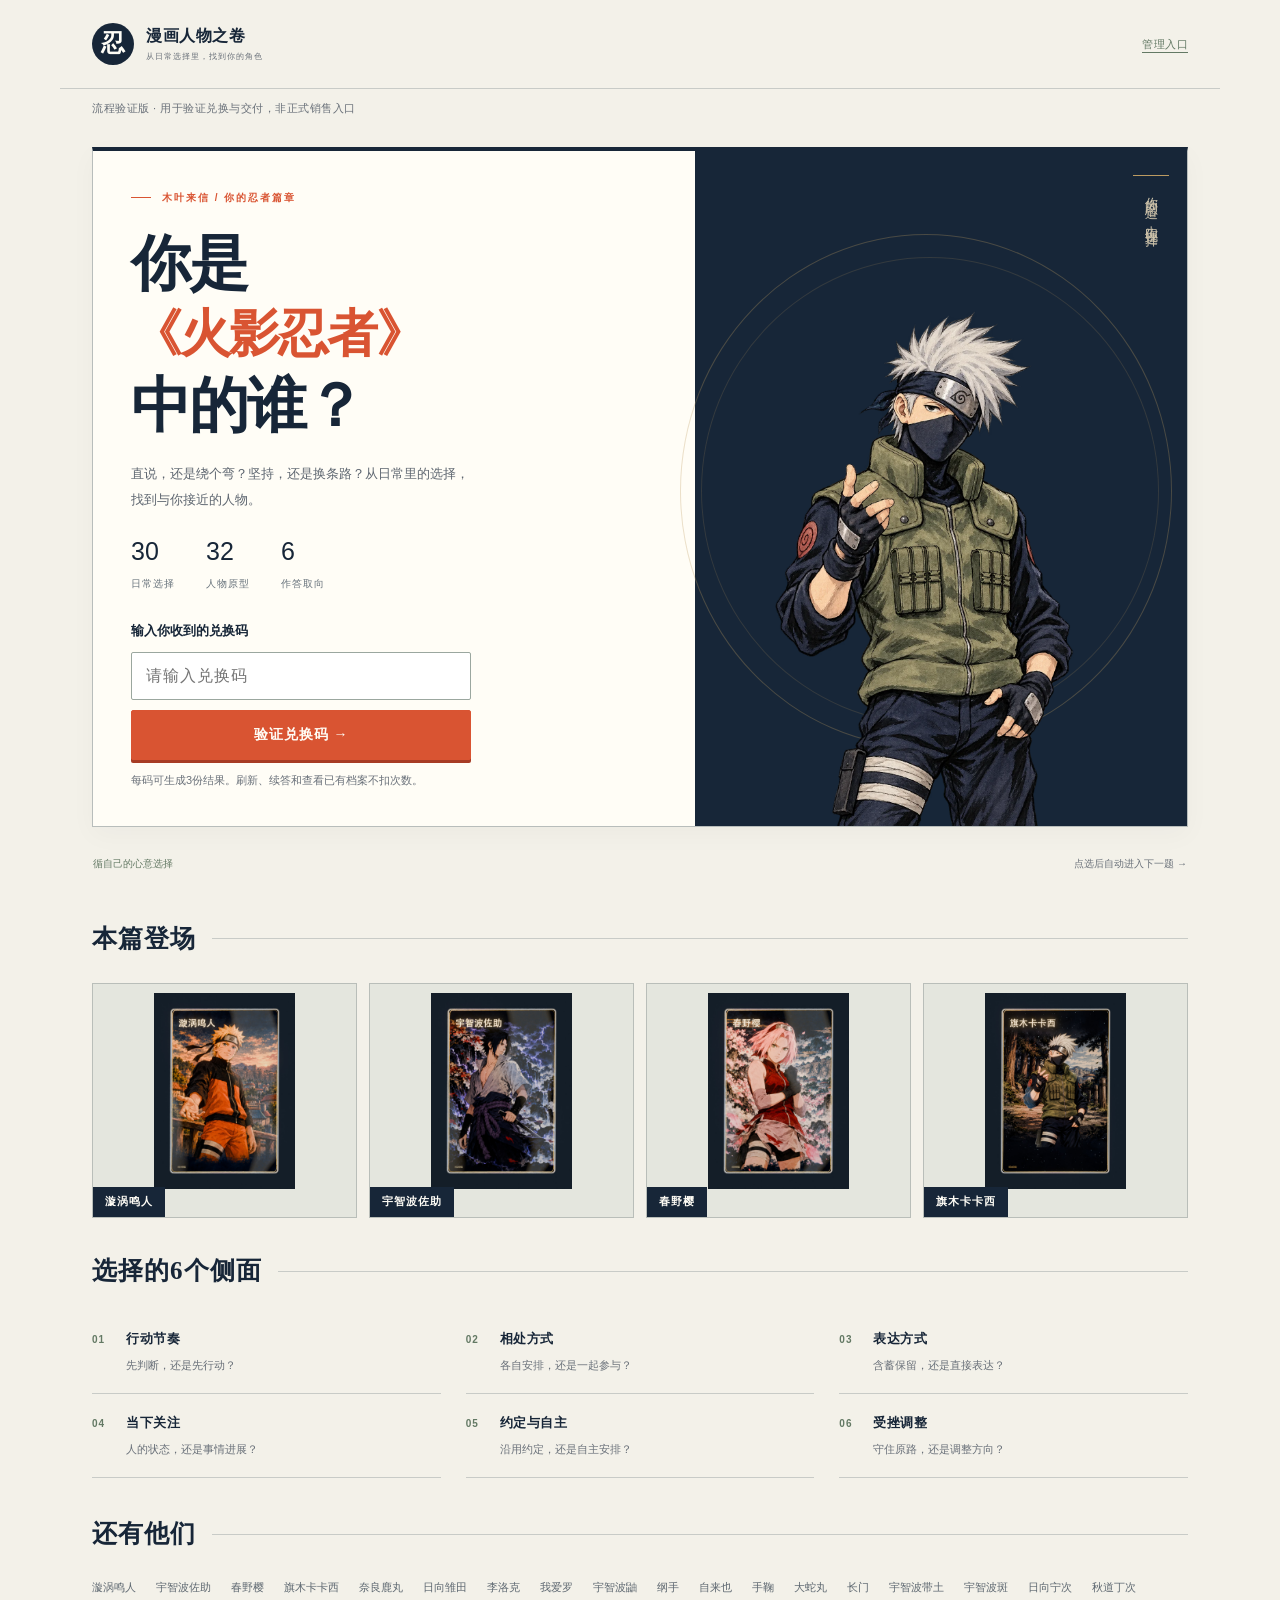
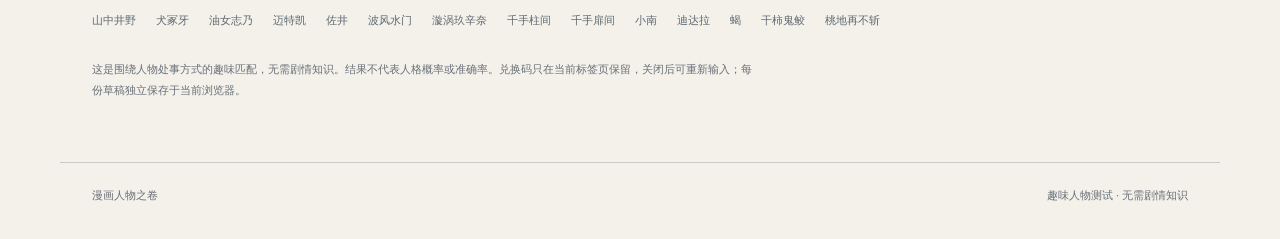
==== commit dc106fb1: "Improve mobile image loading and result card export feedback" ====
--- a/index.html
+++ b/index.html
@@ -6,6 +6,7 @@
   <meta name="theme-color" content="#f3f1e9">
   <meta name="referrer" content="no-referrer">
   <title>你是《火影忍者》中的谁？</title>
+  <link rel="preload" as="image" href="cards/kakashi/assets/hero-subject.webp" type="image/webp" fetchpriority="high">
   <link rel="stylesheet" href="styles.css">
   <link rel="stylesheet" href="manga.css">
   <link rel="stylesheet" href="ninja.css">
--- a/delivery.css
+++ b/delivery.css
@@ -43,3 +43,4 @@
 @media (prefers-reduced-motion: reduce) {
   *, *::before, *::after { animation-duration: .01ms !important; transition-duration: .01ms !important; scroll-behavior: auto !important; }
 }
+.card-download button{border:0;background:transparent;color:inherit;padding:7px 9px;min-height:40px;text-decoration:underline;text-underline-offset:4px}.card-download p{font-size:11px;line-height:1.8;color:inherit;letter-spacing:normal;overflow-wrap:anywhere}.share-url{display:block;width:100%;padding:10px;border:1px solid var(--line);background:var(--surface);color:var(--ink);font:inherit}.hero-illustration picture{display:block;width:100%}
